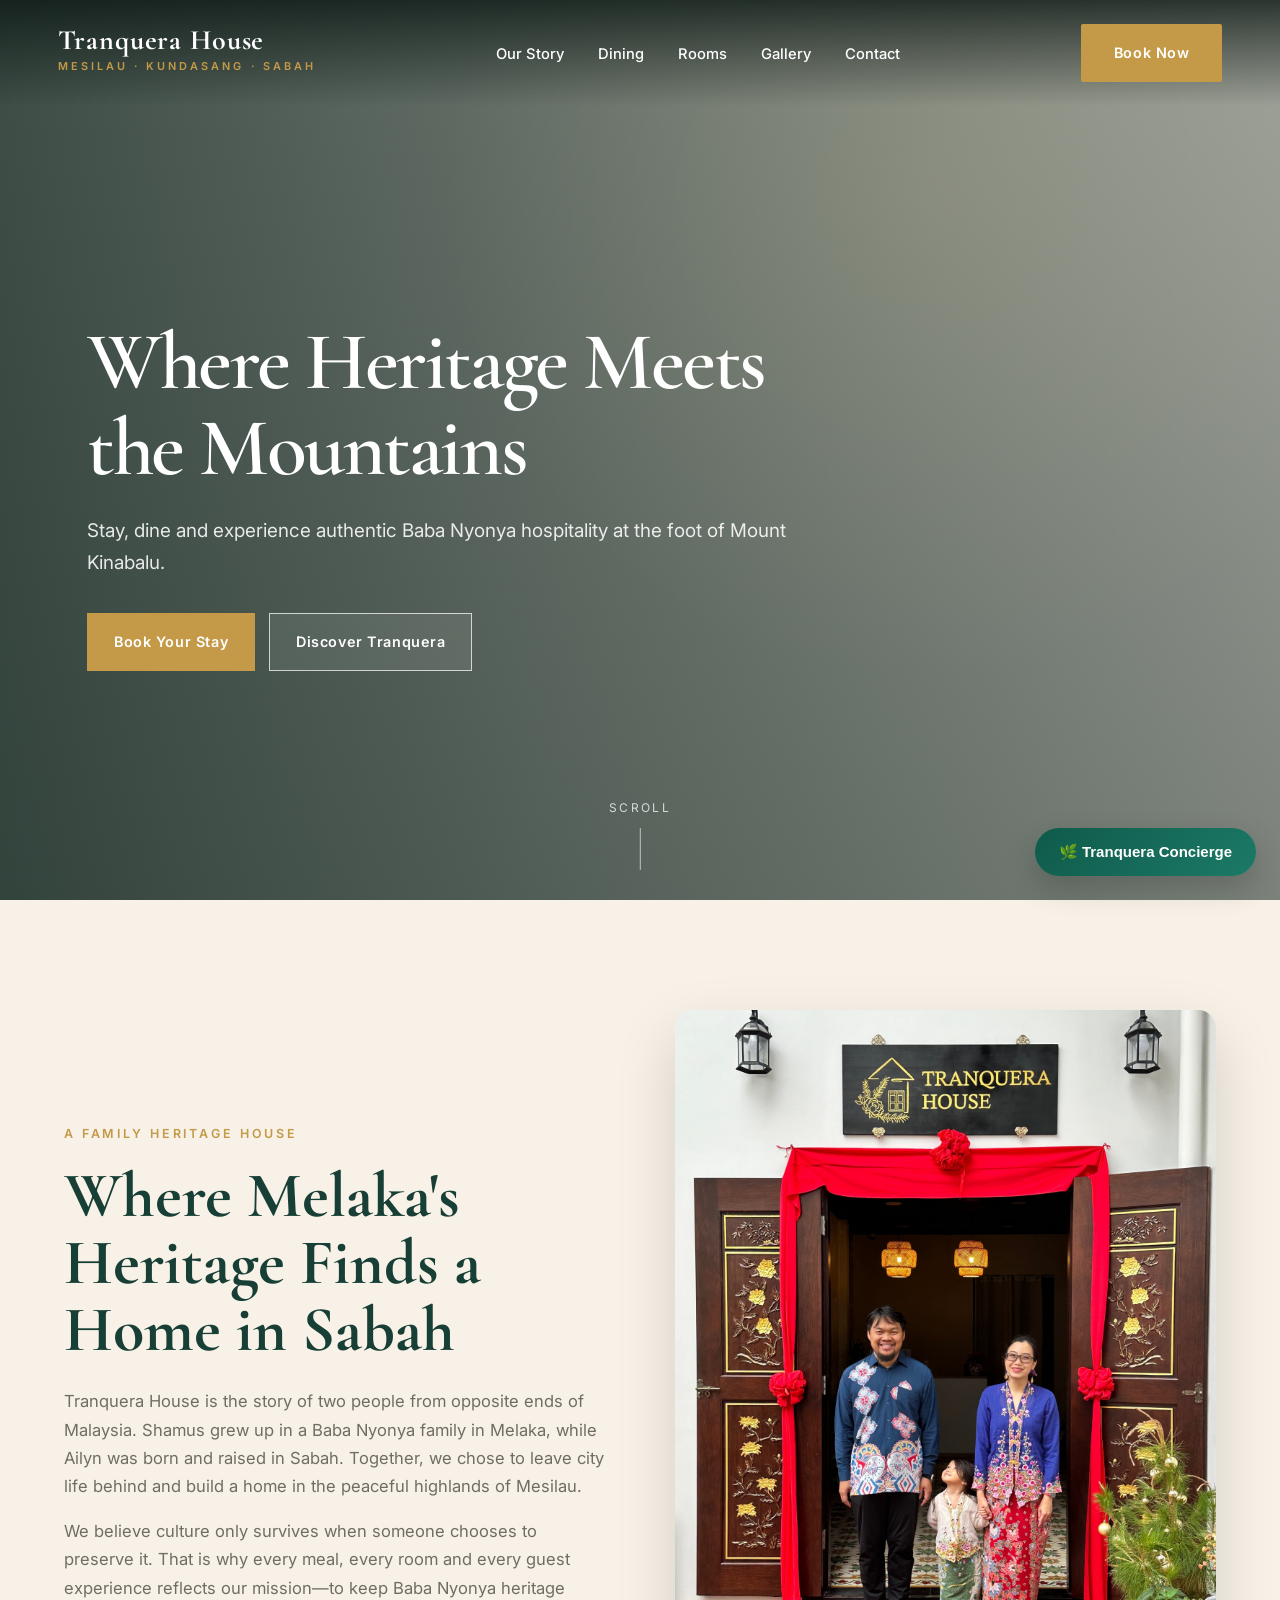
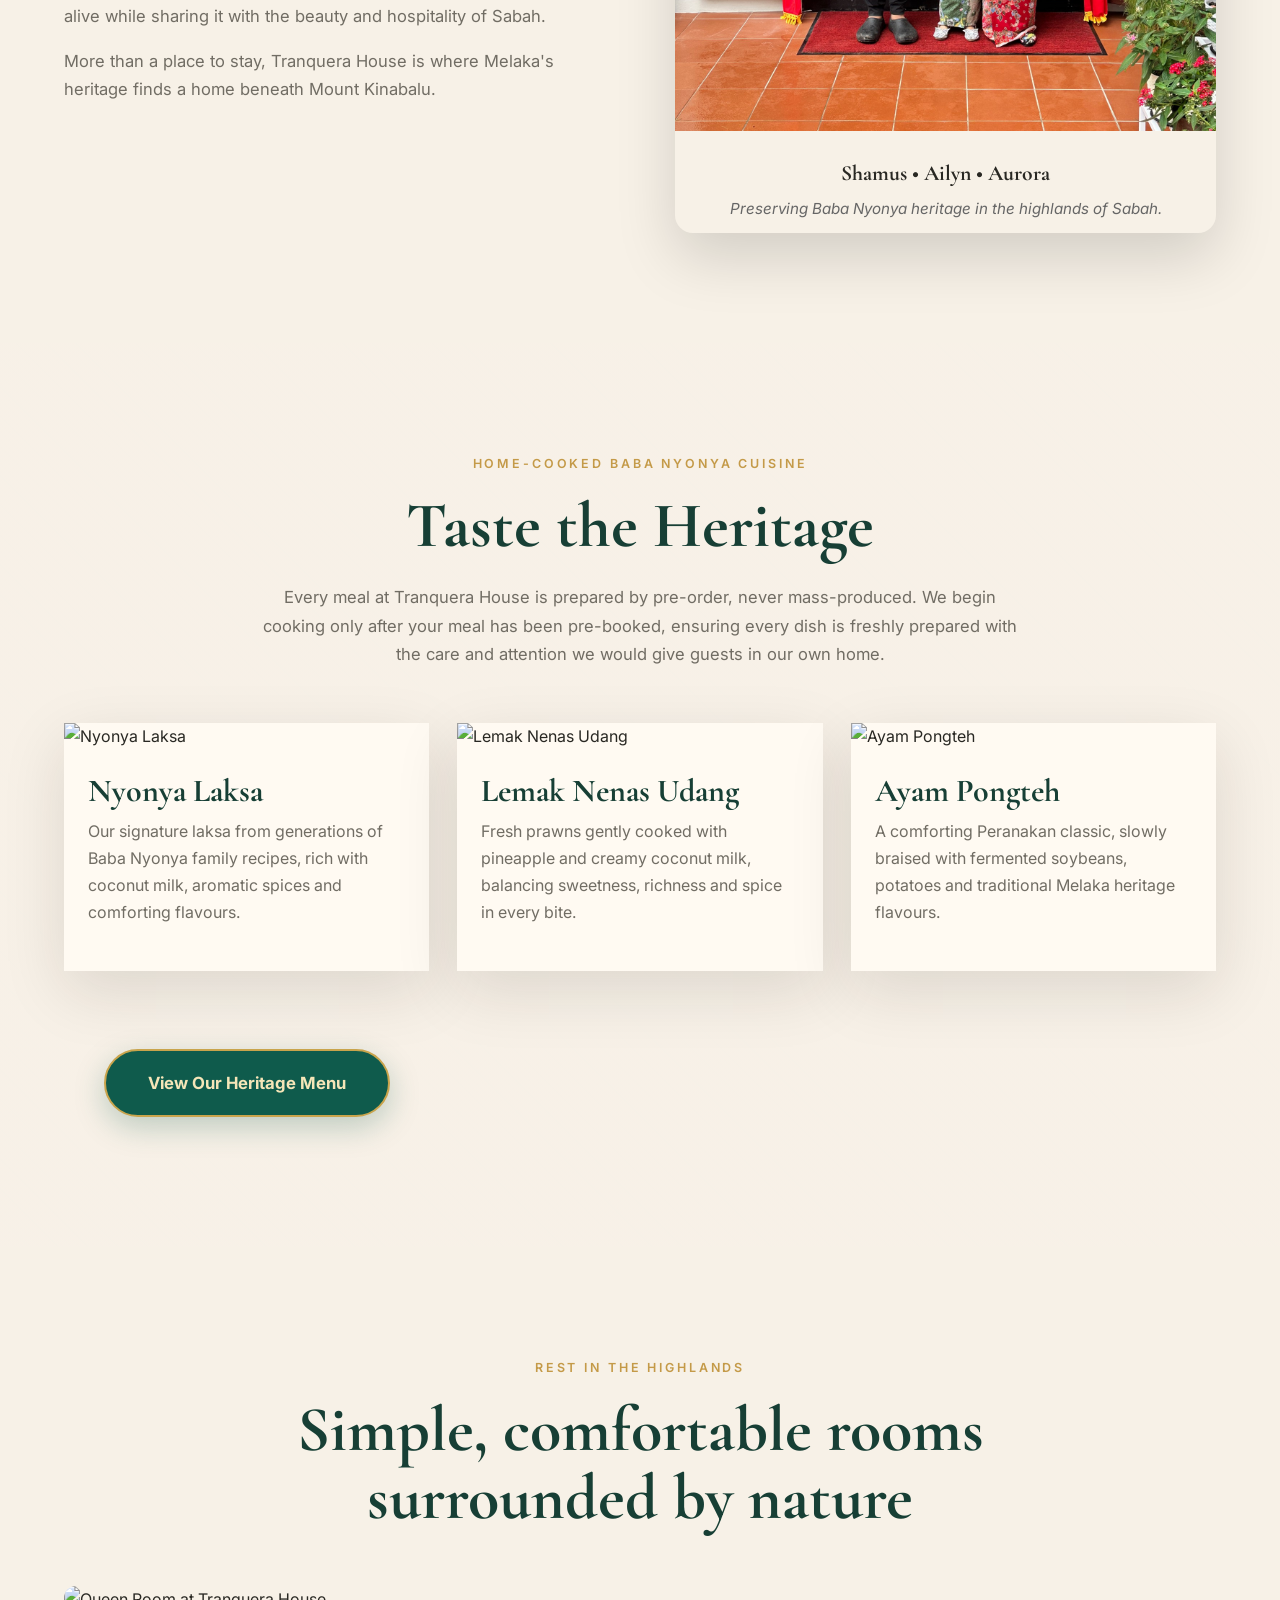
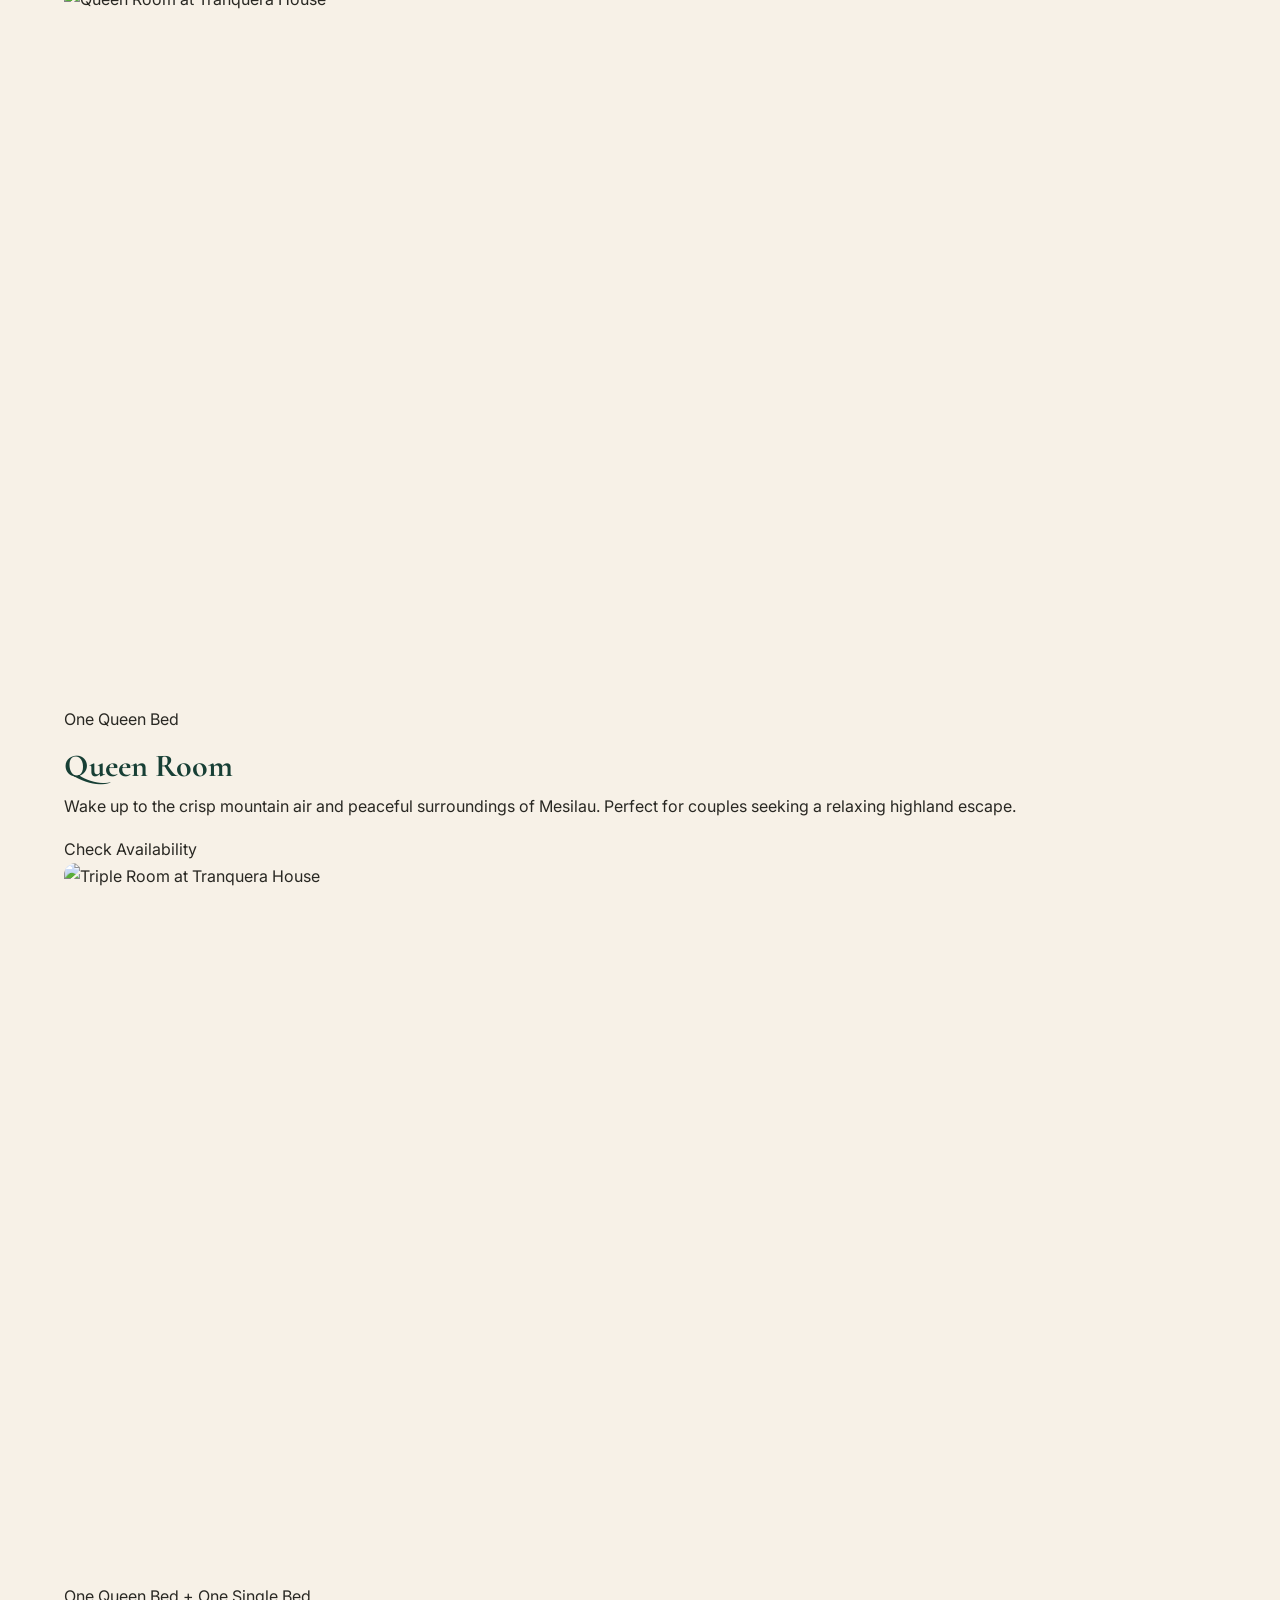
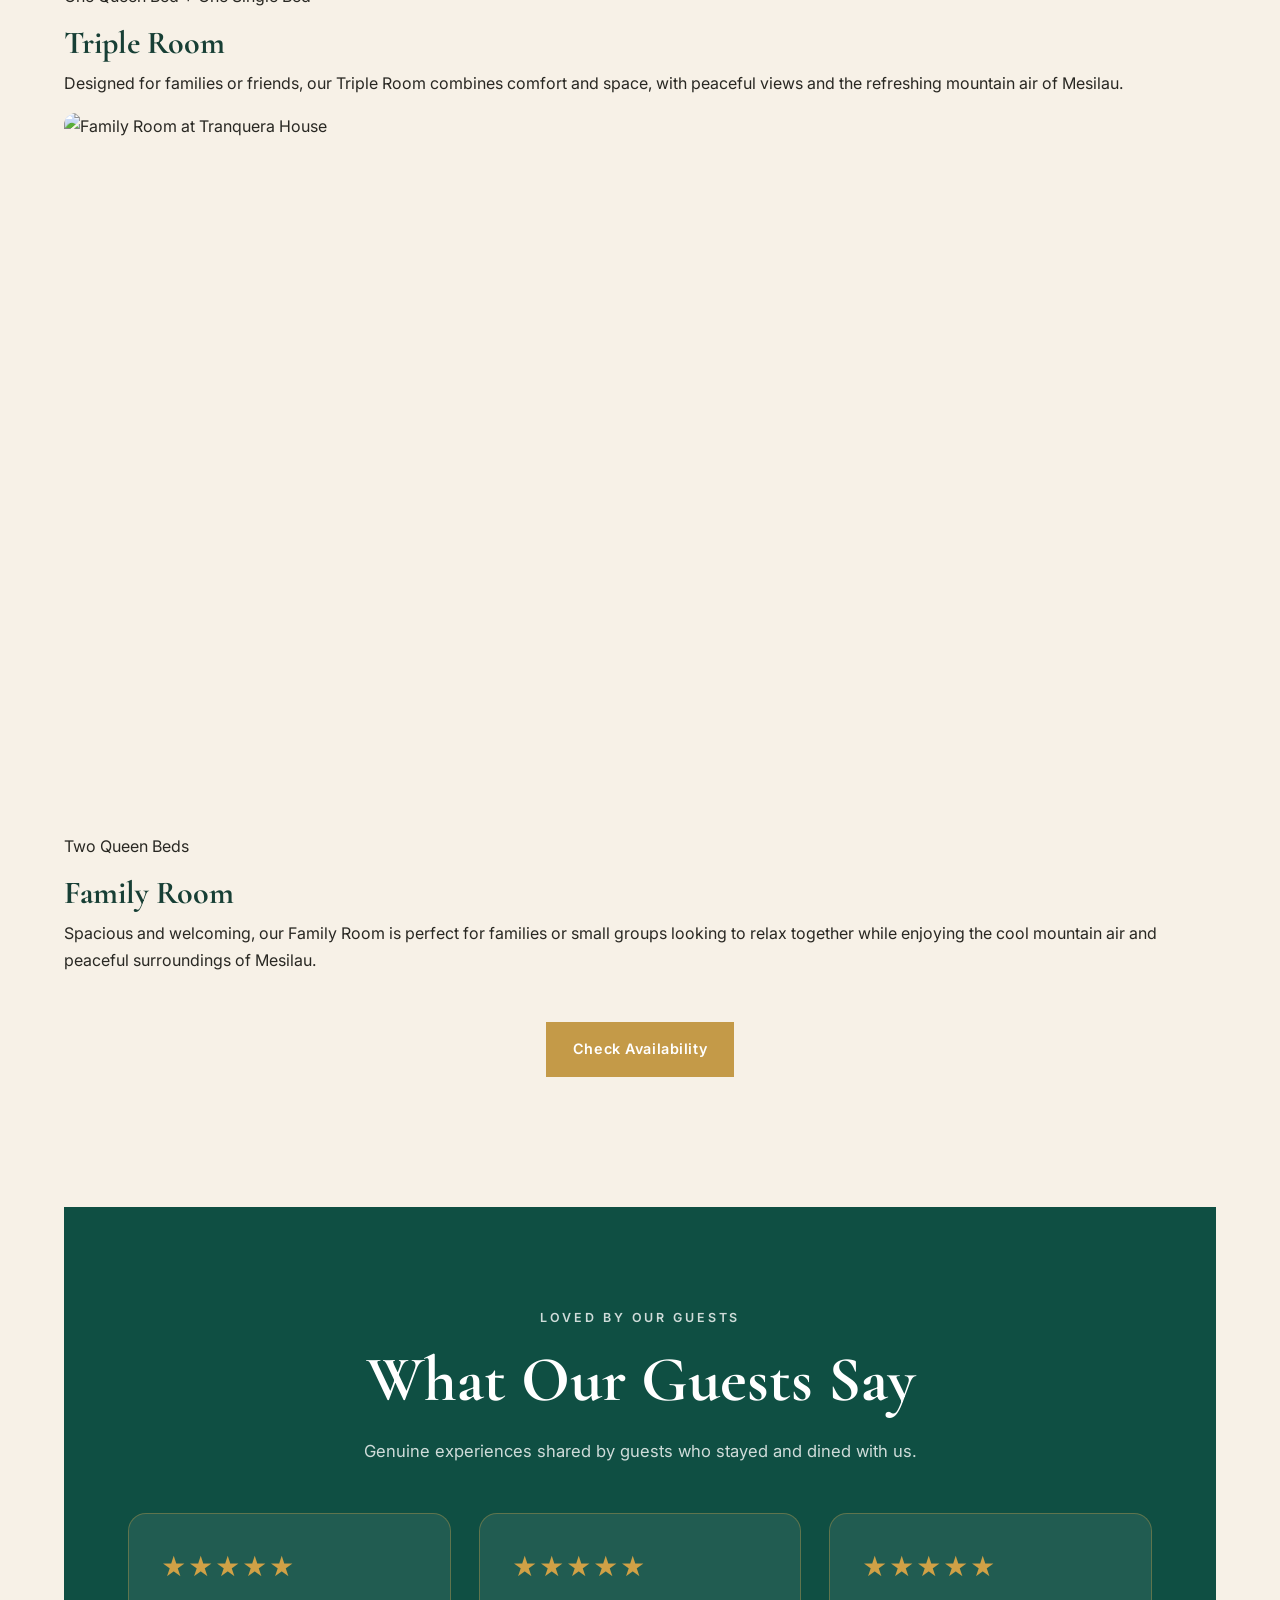
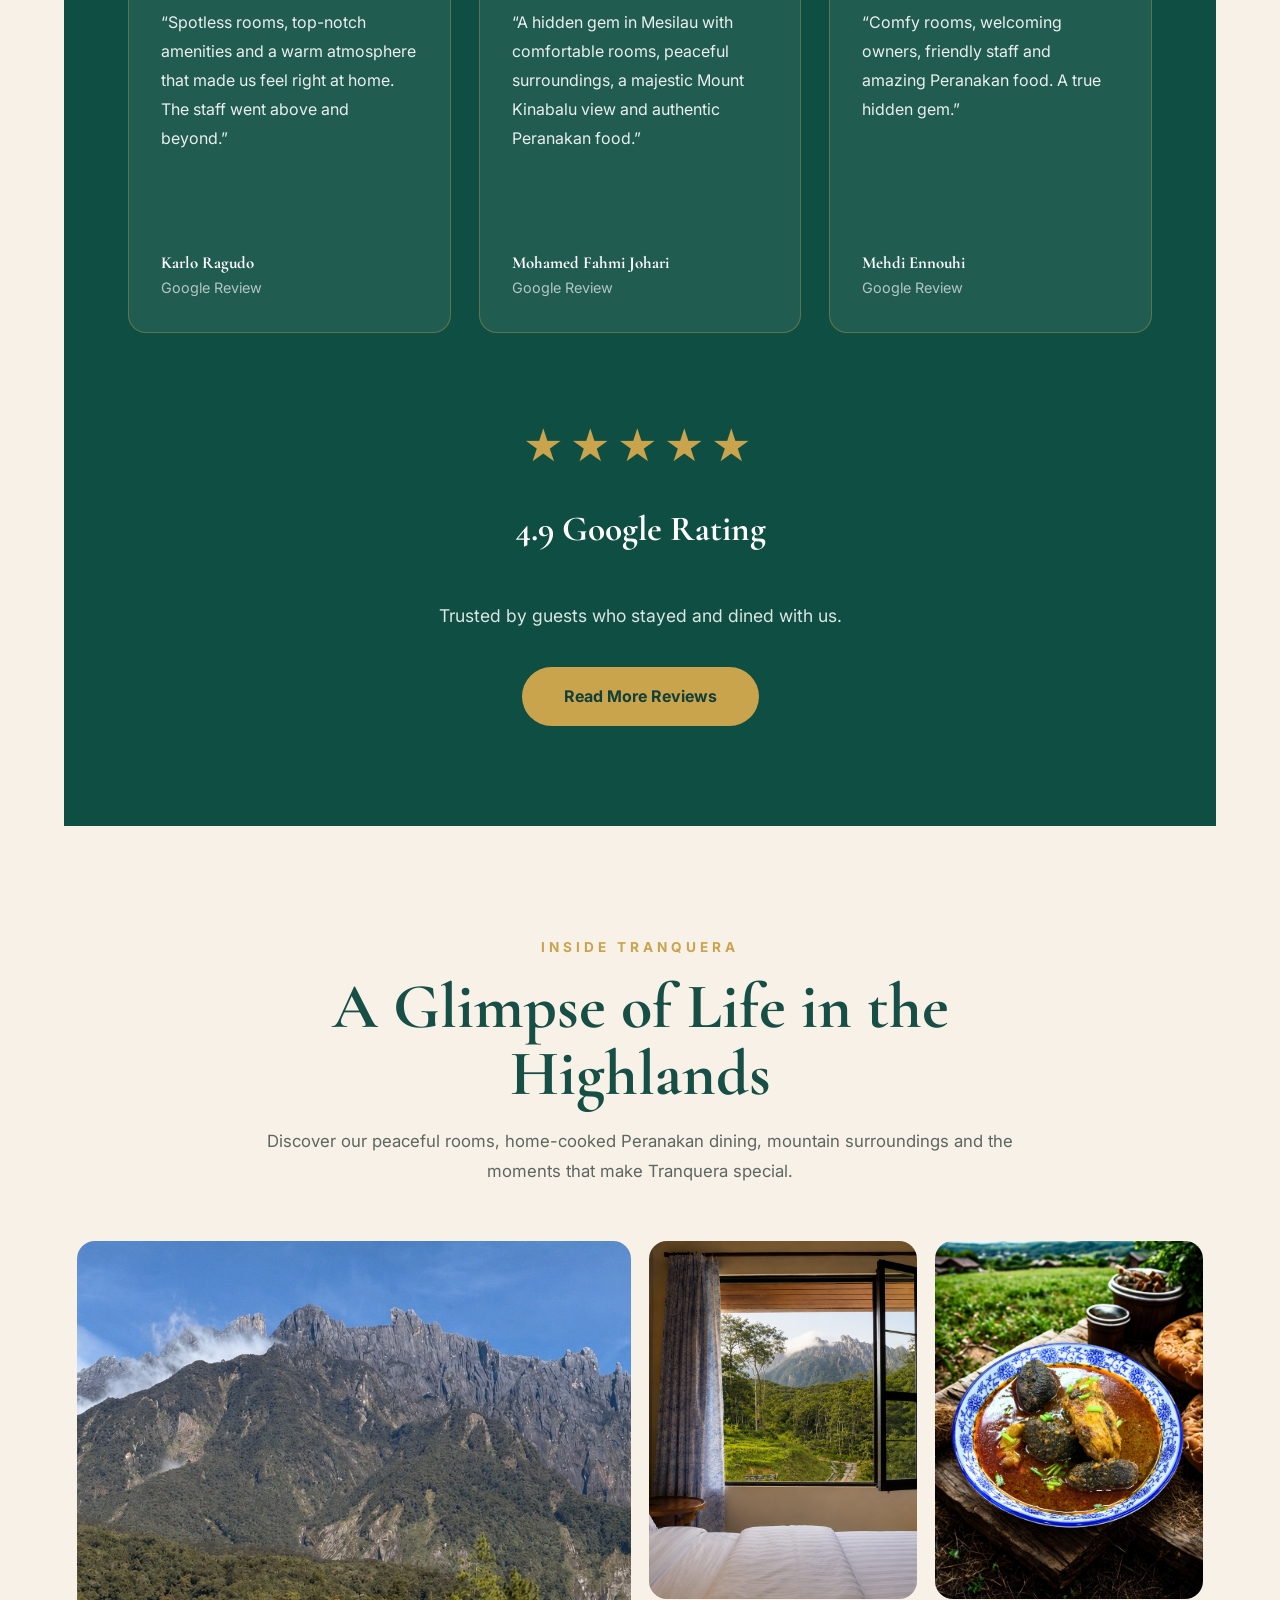
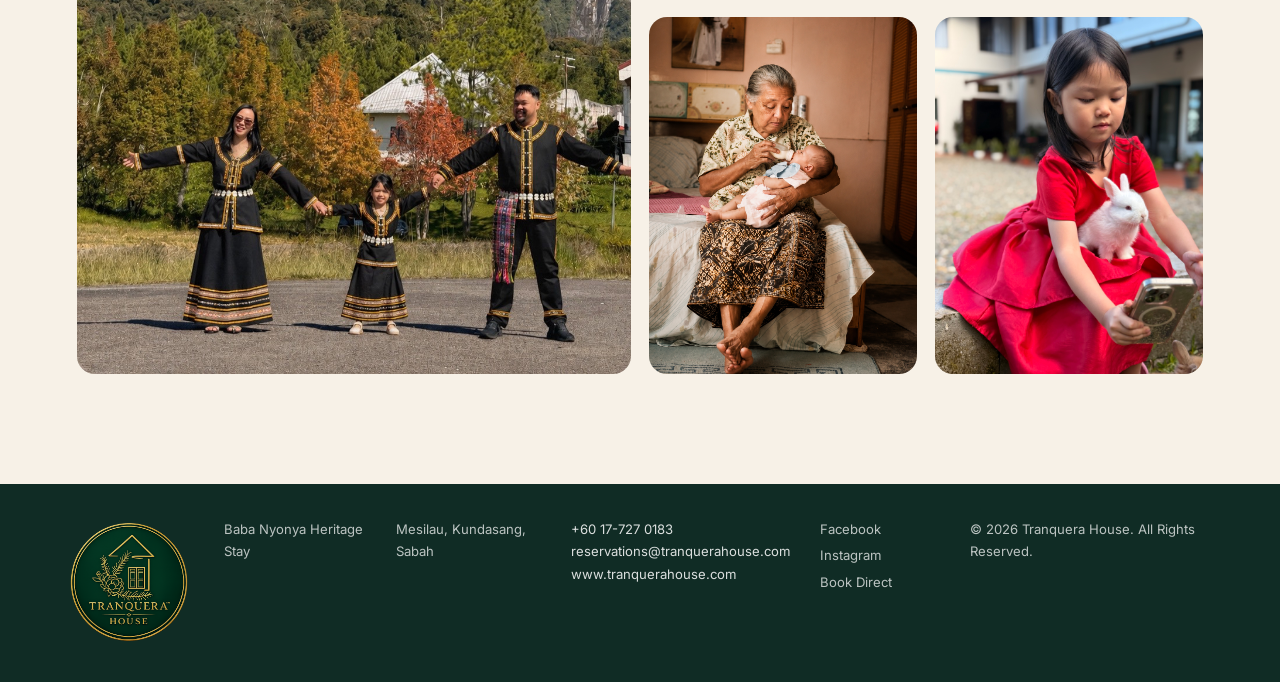
==== index.html @ 65c46815 "Update Twitter social preview image" ====
<!DOCTYPE html>
<html lang="en">
<head>
  <meta charset="UTF-8">
  <meta name="viewport" content="width=device-width, initial-scale=1.0">

  <title>Tranquera House | Baba Nyonya Heritage Stay in Kundasang</title>

  <link rel="icon" type="image/png" href="images/favicon.png">
  <link rel="icon" type="image/png" sizes="96x96" href="images/favicon.png">
<link rel="apple-touch-icon" href="images/favicon.png">

  <meta
    name="description"
    content="Experience authentic Baba Nyonya hospitality, comfortable rooms and home-cooked Peranakan cuisine in Mesilau, Kundasang."
  >

  <link rel="stylesheet" href="style.css?v=2">
  <!-- Primary SEO -->
<link rel="canonical" href="https://tranquerahouse.com/">

<meta
  name="robots"
  content="index, follow, max-image-preview:large"
>

<meta
  name="author"
  content="Tranquera House"
>

<meta
  name="theme-color"
  content="#0f4d3c"
>

<!-- Facebook and WhatsApp Preview -->
<meta
  property="og:type"
  content="website"
>

<meta
  property="og:site_name"
  content="Tranquera House"
>

<meta
  property="og:title"
  content="Tranquera House | Baba Nyonya Heritage Stay in Kundasang"
>

<meta
  property="og:description"
  content="Experience authentic Baba Nyonya hospitality, comfortable rooms and home-cooked Peranakan cuisine in Mesilau, Kundasang."
>

<meta
  property="og:url"
  content="https://tranquerahouse.com/"
>

<meta
  property="og:locale"
  content="en_MY"
>

<meta
  property="og:image"
  content="https://tranquerahouse.com/images/tranquera-social-preview.jpg"
>

<meta
  property="og:image:alt"
  content="Tranquera House Baba Nyonya heritage stay in Mesilau, Kundasang"
>

<!-- X / Twitter Preview -->
<meta
  name="twitter:card"
  content="summary_large_image"
>

<meta
  name="twitter:title"
  content="Tranquera House | Baba Nyonya Heritage Stay in Kundasang"
>

<meta
  name="twitter:description"
  content="Experience authentic Baba Nyonya hospitality, comfortable rooms and home-cooked Peranakan cuisine in Mesilau, Kundasang."
>

<meta
  name="twitter:image"
  content="https://tranquerahouse.com/images/tranquera-social-preview.jpg"
>

<!-- Tranquera House Structured Data -->
<script type="application/ld+json">
{
  "@context": "https://schema.org",
  "@type": "BedAndBreakfast",
  "@id": "https://tranquerahouse.com/#business",
  "name": "Tranquera House",
  "alternateName": "Tranquera House Kundasang",
  "url": "https://tranquerahouse.com/",
  "description": "Tranquera House is a Baba Nyonya heritage stay offering comfortable accommodation and home-cooked Peranakan cuisine in Mesilau, Kundasang, Sabah.",
  "telephone": "+60177270183",
  "email": "reservations@tranquerahouse.com",
  "logo": {
    "@type": "ImageObject",
    "url": "https://tranquerahouse.com/images/favicon.png"
  },
  "image": [
    "https://tranquerahouse.com/images/family.jpg"
  ],
  "priceRange": "RM269-RM459",
  "currenciesAccepted": "MYR",
  "address": {
    "@type": "PostalAddress",
    "streetAddress": "C93, Jalan Access Mesilau Nature Centre",
    "addressLocality": "Mesilau, Kundasang",
    "addressRegion": "Sabah",
    "postalCode": "89308",
    "addressCountry": "MY"
  },
  "checkinTime": "15:00",
  "checkoutTime": "11:00",
  "numberOfRooms": 13,
  "amenityFeature": [
    {
      "@type": "LocationFeatureSpecification",
      "name": "Free Wi-Fi",
      "value": true
    },
    {
      "@type": "LocationFeatureSpecification",
      "name": "Free parking",
      "value": true
    },
    {
      "@type": "LocationFeatureSpecification",
      "name": "On-site dining",
      "value": true
    },
    {
      "@type": "LocationFeatureSpecification",
      "name": "Family rooms",
      "value": true
    }
  ],
  "sameAs": [
    "https://www.facebook.com/tranquerahouse/",
    "https://www.instagram.com/tranquerahouse/"
  ],
  "potentialAction": {
    "@type": "ReserveAction",
    "name": "Book a stay at Tranquera House",
    "target": {
      "@type": "EntryPoint",
      "urlTemplate": "https://book.tranquerahouse.com/",
      "actionPlatform": [
        "https://schema.org/DesktopWebPlatform",
        "https://schema.org/MobileWebPlatform"
      ]
    }
  }
}
</script>
<script type="application/ld+json">
{
  "@context":"https://schema.org",
  "@type":"Restaurant",
  "@id":"https://tranquerahouse.com/#restaurant",
  "name":"Tranquera House Restaurant",
  "url":"https://tranquerahouse.com/",
  "telephone":"+60177270183",
  "servesCuisine":[
    "Baba Nyonya",
    "Peranakan",
    "Malaysian"
  ],
  "priceRange":"RM18-RM58",
  "acceptsReservations":true,
  "address":{
    "@type":"PostalAddress",
    "streetAddress":"C93, Jalan Access Mesilau Nature Centre",
    "addressLocality":"Mesilau, Kundasang",
    "addressRegion":"Sabah",
    "postalCode":"89308",
    "addressCountry":"MY"
  }
}
</script>
<script type="application/ld+json">
{
 "@context":"https://schema.org",
 "@type":"BreadcrumbList",
 "itemListElement":[
   {
     "@type":"ListItem",
     "position":1,
     "name":"Home",
     "item":"https://tranquerahouse.com/"
   }
 ]
}
</script>
<script type="application/ld+json">
{
 "@context":"https://schema.org",
 "@type":"FAQPage",
 "mainEntity":[
   {
     "@type":"Question",
     "name":"What time is check-in?",
     "acceptedAnswer":{
       "@type":"Answer",
       "text":"Check-in starts at 3:00 PM."
     }
   },
   {
     "@type":"Question",
     "name":"What time is check-out?",
     "acceptedAnswer":{
       "@type":"Answer",
       "text":"Check-out is before 11:00 AM."
     }
   },
   {
     "@type":"Question",
     "name":"Do I need to pre-book dinner?",
     "acceptedAnswer":{
       "@type":"Answer",
       "text":"Yes. All meals are freshly prepared only after an order is placed, so advance pre-booking is required."
     }
   },
   {
     "@type":"Question",
     "name":"Where is Tranquera House located?",
     "acceptedAnswer":{
       "@type":"Answer",
       "text":"Tranquera House is located in Mesilau, Kundasang, Sabah, at the foot of Mount Kinabalu."
     }
   }
 ]
}
</script>
</head>

<body>

  <header class="site-header">
    <a class="brand" href="#home">Tranquera House</a>
</a>

    <nav class="desktop-nav" aria-label="Main navigation">
      <a href="#story">Our Story</a>
      <a href="#dining">Dining</a>
      <a href="#rooms">Rooms</a>
      <a href="#gallery">Gallery</a>
      <a href="#contact">Contact</a>
    </nav>

    <a
      class="header-book-button"
      href="https://book.tranquerahouse.com"
      target="_blank"
      rel="noopener"
    >
      Book Now
    </a>
  </header>

  <main>

    <section class="hero" id="home">
      <div class="hero-overlay"></div>

      <div class="hero-content">
        

        <h1>Where Heritage Meets the Mountains</h1>

        <p class="hero-description">
          Stay, dine and experience authentic Baba Nyonya hospitality
          at the foot of Mount Kinabalu.
        </p>

        <div class="hero-actions">
          <a
            class="primary-button"
            href="https://book.tranquerahouse.com"
            target="_blank"
            rel="noopener"
          >
            Book Your Stay
          </a>

          <a class="secondary-button" href="#story">
            Discover Tranquera
          </a>
        </div>
      </div>

      <a class="scroll-indicator" href="#story" aria-label="Scroll to our story">
        Scroll
      </a>
    </section>

    <section class="story-section section" id="story">
      <div class="section-copy">
        <p class="eyebrow">A Family Heritage House</p>

        <h2>Where Melaka's Heritage Finds a Home in Sabah</h2>

        <p>
Tranquera House is the story of two people from opposite ends of Malaysia. Shamus grew up in a Baba Nyonya family in Melaka, while Ailyn was born and raised in Sabah. Together, we chose to leave city life behind and build a home in the peaceful highlands of Mesilau.
</p>

<p>
We believe culture only survives when someone chooses to preserve it. That is why every meal, every room and every guest experience reflects our mission—to keep Baba Nyonya heritage alive while sharing it with the beauty and hospitality of Sabah.
</p>

<p>
More than a place to stay, Tranquera House is where Melaka's heritage finds a home beneath Mount Kinabalu.
</p>
      </div>

      <div class="story-photo">
    <img src="images/family.jpg" alt="The family behind Tranquera House">

    <div class="story-caption">
        <strong>Shamus • Ailyn • Aurora</strong>
        <span>Preserving Baba Nyonya heritage in the highlands of Sabah.</span>
    </div>
</div>

</section>

<section class="dining-section section" id="dining">

    <div class="section-heading">

        <p class="eyebrow">
            Home-Cooked Baba Nyonya Cuisine
        </p>

        <h2>
            Taste the Heritage
        </h2>

        <p>
          Every meal at Tranquera House is prepared by pre-order, never mass-produced. 
          We begin cooking only after your meal has been pre-booked, ensuring every dish is freshly prepared with the care and attention we would give guests in our own home.
        </p>

    </div>

    <div class="feature-grid">

    <article class="feature-card">
        <img src="images/laksa.jpg" alt="Nyonya Laksa">

        <div class="feature-card-content">
            <h3>Nyonya Laksa</h3>

            <p>
                Our signature laksa from generations of Baba Nyonya family recipes,
                rich with coconut milk, aromatic spices and comforting flavours.
            </p>
        </div>
    </article>

    <article class="feature-card">
        <img src="images/pineapple-prawn.jpg" alt="Lemak Nenas Udang">

        <div class="feature-card-content">
            <h3>Lemak Nenas Udang</h3>

            <p>
                Fresh prawns gently cooked with pineapple and creamy coconut milk,
                balancing sweetness, richness and spice in every bite.
            </p>
        </div>
    </article>

    <article class="feature-card">
        <img src="images/pongteh.jpg" alt="Ayam Pongteh">

        <div class="feature-card-content">
            <h3>Ayam Pongteh</h3>

            <p>
                A comforting Peranakan classic, slowly braised with fermented soybeans,
                potatoes and traditional Melaka heritage flavours.
            </p>
        </div>
    </article>

<div class="menu-button-wrap">
    <a
        class="menu-button"
        href="https://canva.link/yemt1vop1u9ubsh"
        target="_blank"
        rel="noopener"
    >
        View Our Heritage Menu
    </a>
</div>
</section>
    <section class="rooms-section section" id="rooms">
      <div class="section-heading">
        <p class="eyebrow">Rest in the Highlands</p>
        <h2>Simple, comfortable rooms surrounded by nature</h2>
      </div>

      <article class="room-card">
    <img src="images/queen-room.jpg" alt="Queen Room at Tranquera House">

    <div class="room-content">
        <p class="room-type">One Queen Bed</p>
        <h3>Queen Room</h3>

        <p>
            Wake up to the crisp mountain air and peaceful surroundings of Mesilau. Perfect for couples seeking a relaxing highland escape.
        </p>

        <a
            class="room-button"
            href="https://hotels.cloudbeds.com/reservation/P6Lh2k"
            target="_blank"
            rel="noopener"
        >
            Check Availability
        </a>
    </div>
</article>

        <article class="room-card">
    <img src="images/triple-room.jpg" alt="Triple Room at Tranquera House">

    <div class="room-content">
        <p class="room-type">One Queen Bed + One Single Bed</p>

        <h3>Triple Room</h3>

        <p>
            Designed for families or friends, our Triple Room combines comfort and space, with peaceful views and the refreshing mountain air of Mesilau.
        </p>

    
    </div>
</article>

        <article class="room-card">
    <img src="images/family-room.jpg" alt="Family Room at Tranquera House">

    <div class="room-content">
        <p class="room-type">Two Queen Beds</p>

        <h3>Family Room</h3>

        <p>
            Spacious and welcoming, our Family Room is perfect for families or small groups looking to relax together while enjoying the cool mountain air and peaceful surroundings of Mesilau.
        </p>

    </div>
</article>

      <div class="centred-action">
        <a
          class="primary-button"
          href="https://book.tranquerahouse.com"
          target="_blank"
          rel="noopener"
        >
          Check Availability
        </a>
      </div>
    </section>

    <section class="reviews-section section" id="reviews">
    <div class="section-heading">
        <p class="eyebrow">Loved by Our Guests</p>
        <h2>What Our Guests Say</h2>
        <p>
            Genuine experiences shared by guests who stayed and dined with us.
        </p>
    </div>

    <div class="reviews-grid">
        <article class="review-card">
            <div class="review-stars">★★★★★</div>
            <p>
                “Spotless rooms, top-notch amenities and a warm atmosphere that
                made us feel right at home. The staff went above and beyond.”
            </p>
            <h3>Karlo Ragudo</h3>
            <span>Google Review</span>
        </article>

        <article class="review-card">
            <div class="review-stars">★★★★★</div>
            <p>
                “A hidden gem in Mesilau with comfortable rooms, peaceful
                surroundings, a majestic Mount Kinabalu view and authentic
                Peranakan food.”
            </p>
            <h3>Mohamed Fahmi Johari</h3>
            <span>Google Review</span>
        </article>

        <article class="review-card">
            <div class="review-stars">★★★★★</div>
            <p>
                “Comfy rooms, welcoming owners, friendly staff and amazing
                Peranakan food. A true hidden gem.”
            </p>
            <h3>Mehdi Ennouhi</h3>
            <span>Google Review</span>
        </article>
    </div>
    <div class="reviews-trust">
    <div class="reviews-rating">★★★★★</div>

    <p>
        <strong>4.9 Google Rating</strong><br>
        Trusted by guests who stayed and dined with us.
    </p>

    <a
        class="reviews-button"
        href="https://g.page/r/CdNMrsO1O2h3EBM/review"
        target="_blank"
        rel="noopener"
    >
        Read More Reviews
    </a>
</div>
</section>

    <section class="gallery-section section" id="gallery">
    <div class="section-heading">
        <span>Inside Tranquera</span>
        <h2>A Glimpse of Life in the Highlands</h2>
        <p>
            Discover our peaceful rooms, home-cooked Peranakan dining,
            mountain surroundings and the moments that make Tranquera special.
        </p>
    </div>

    <div class="gallery-grid">
        <figure class="gallery-item gallery-featured">
            <img src="images/moutain-family.jpg" alt="Where Family, Culture & Nature Meet">
        </figure>

        <figure class="gallery-item">
            <img src="images/moutain-room.jpg" alt="Mountain view room at Tranquera House">
        </figure>

        <figure class="gallery-item">
            <img src="images/keluak.jpg" alt="A Taste of Peranakan Heritage">
        </figure>

        <figure class="gallery-item">
            <img src="images/grandma-shamus.jpg
            " alt="A Legacy We Proudly Continue">
        </figure>

        <figure class="gallery-item">
            <img src="images/rabbit.jpg" alt="Little Moments of Joy">
        </figure>
    </div>
</section>

  </main>

  <footer class="site-footer">

    <div class="footer-logo">
    <img src="images/footer.jpg" alt="Tranquera House Logo">
</div>

    <p>Baba Nyonya Heritage Stay</p>

    <p>Mesilau, Kundasang, Sabah</p>

    <div class="footer-contact">

<p>
    <a href="tel:+60177270183">
        +60 17-727 0183
    </a>
</p>

 <p>
    <a href="mailto:reservations@tranquerahouse.com">
        reservations@tranquerahouse.com
    </a>
</p>

   <p>
    <a href="https://www.tranquerahouse.com" target="_blank" rel="noopener">
        www.tranquerahouse.com
    </a>
</p>

    </div>

<div class="footer-links">
    <a href="https://www.facebook.com/tranquerahouse" target="_blank" rel="noopener">
        Facebook
    </a>

    <a href="https://www.instagram.com/tranquerahouse" target="_blank" rel="noopener">
        Instagram
    </a>

    <a href="https://book.tranquerahouse.com" target="_blank" rel="noopener">
        Book Direct
    </a>
</div>

    </div>

    <p class="copyright">
        © 2026 Tranquera House. All Rights Reserved.
    </p>




<div class="chat-launcher">
    <button class="chat-toggle">
    🌿 Tranquera Concierge
</button>

<div class="chat-menu">

    <h3>🌿 Tranquera Concierge</h3>

    <p>
        Everything you need for a comfortable stay.
    </p>

    <!-- Restaurant -->

    <button class="menu-item" data-target="restaurant">
        <span>🍽 Restaurant Reservation</span>
        <span class="arrow">▶</span>
    </button>

    <div class="menu-content" id="restaurant">

        <div class="info-row">
    <span>Dining</span>
    <strong>Pre-order & Reservation Required</strong>
</div>

<div class="info-row">
    <span>Last Reservation</span>
    <strong>7:00 PM</strong>
</div>

        <a
            class="book-btn"
            href="https://wa.me/60177270183?text=Hi%20Tranquera%20House!%20I%20would%20like%20to%20reserve%20a%20table."
            target="_blank"
            rel="noopener">
            Reserve a Table
        </a>

    </div>

    <!-- Transport -->

    <button class="menu-item" data-target="transport">
        <span>🚐 Transport Services</span>
        <span class="arrow">▶</span>
    </button>

    <div class="menu-content" id="transport">

        <div class="info-row">
            <span>Airport Pickup</span>
            <strong>Available</strong>
        </div>

        <div class="info-row">
            <span>Kundasang Taxi</span>
            <strong>On Request</strong>
        </div>

        <a
            class="book-btn"
            href="https://wa.me/60177270183?text=Hi%20Tranquera%20House!%20I%20need%20transport."
            target="_blank"
            rel="noopener">
            Arrange Transport
        </a>

    </div>

    <!-- Attractions -->

    <button class="menu-item" data-target="attractions">
        <span>🥾 Nearby Attractions</span>
        <span class="arrow">▶</span>
    </button>

    <div class="menu-content" id="attractions">

        <div class="info-row">
            <span>Mount Kinabalu Park</span>
            <strong>15 mins</strong>
        </div>

        <div class="info-row">
            <span>Desa Dairy Farm</span>
            <strong>20 mins</strong>
        </div>

        <div class="info-row">
            <span>Sosodikon Hill</span>
            <strong>8 mins</strong>
        </div>

        <div class="info-row">
            <span>ATV Adventure</span>
            <strong>10 mins</strong>
        </div>

        <a
            class="book-btn"
            href="https://wa.me/60177270183?text=Hi%20Tranquera%20House!%20Can%20you%20recommend%20nearby%20attractions?"
            target="_blank"
            rel="noopener">
            Ask for Recommendations
        </a>

    </div>

    <button class="menu-item" data-target="meragang">
    <span>🥾 Meragang Hill Hike</span>
    <span class="arrow">▶</span>
</button>
<div class="menu-content" id="meragang">

    <div class="info-row">
        <span>Difficulty</span>
        <strong>Moderate</strong>
    </div>

    <div class="info-row">
        <span>Permit</span>
        <strong>We Handle the Paperwork</strong>
    </div>

    <div class="info-row">
        <span>Local Guide</span>
        <strong>Trusted Local Partner</strong>
    </div>

    <div class="info-row">
        <span>Meeting Point</span>
        <strong>Tranquera House</strong>
    </div>

    <a
        class="book-btn"
        href="https://wa.me/60177270183?text=Hi%20Tranquera%20House!%20I%20would%20like%20to%20book%20the%20Meragang%20Hill%20Hike."
        target="_blank"
        rel="noopener">
        Book Meragang Hike
    </a>

</div>

    <!-- FAQ -->

    <button class="menu-item" data-target="faq">
        <span>❓ Frequently Asked Questions</span>
        <span class="arrow">▶</span>
    </button>

    <div class="menu-content" id="faq">

        <div class="info-row">
            <span>🕒 Check-in</span>
            <strong>3:00 PM</strong>
        </div>

        <div class="info-row">
            <span>🕚 Check-out</span>
            <strong>11:00 AM</strong>
        </div>

        <div class="info-row">
            <span>🍳 Breakfast</span>
            <strong>Included</strong>
        </div>

        <div class="info-row">
            <span>📶 Wi-Fi</span>
            <strong>Starlink</strong>
        </div>

        <div class="info-row">
            <span>🚗 Parking</span>
            <strong>Free</strong>
        </div>

        <div class="info-row">
            <span>🛏 Extra Bed</span>
            <strong>RM50</strong>
        </div>

        <div class="info-row">
            <span>👶 Children</span>
            <strong>Welcome</strong>
        </div>

        <div class="info-row">
            <span>🚭 Smoking</span>
            <strong>No</strong>
        </div>

        <div class="info-row">
            <span>🐶 Pets</span>
            <strong>No</strong>
        </div>

    </div>

    <a
        class="book-btn main-book"
        href="https://book.tranquerahouse.com"
        target="_blank"
        rel="noopener">
        📅 Book Your Stay
    </a>

    <a
        class="whatsapp-direct"
        href="https://wa.me/60177270183"
        target="_blank"
        rel="noopener">
        💬 Chat with WhatsApp
    </a>

</div>

<script src="script.js"></script>
</body>
</html>
---- style.css ----
@import url("https://fonts.googleapis.com/css2?family=Cormorant+Garamond:wght@500;600;700&family=Inter:wght@400;500;600&display=swap");

:root {
  --ivory: #f7f1e7;
  --cream: #fffaf2;
  --emerald: #173f35;
  --emerald-light: #245b4d;
  --nyonya-red: #8b1f3d;
  --gold: #c49a48;
  --blue: #315c92;
  --charcoal: #292823;
  --muted: #716d64;
  --white: #ffffff;
  --shadow: 0 20px 60px rgba(31, 25, 20, 0.12);
  --max-width: 1200px;
}

* {
  box-sizing: border-box;
}

html {
  scroll-behavior: smooth;
}

body {
  margin: 0;
  font-family: "Inter", sans-serif;
  background: var(--ivory);
  color: var(--charcoal);
  line-height: 1.7;
}

img {
  display: block;
  width: 100%;
}

a {
  color: inherit;
  text-decoration: none;
}

button,
a {
  -webkit-tap-highlight-color: transparent;
}

h1,
h2,
h3 {
  margin-top: 0;
  font-family: "Cormorant Garamond", serif;
  line-height: 1.05;
}

h1 {
  max-width: 850px;
  margin-bottom: 24px;
  font-size: clamp(3.2rem, 8vw, 7rem);
  font-weight: 600;
  letter-spacing: -0.03em;
}

h2 {
  margin-bottom: 24px;
  font-size: clamp(2.5rem, 5vw, 4.7rem);
  color: var(--emerald);
}

h3 {
  margin-bottom: 10px;
  font-size: 2rem;
  color: var(--emerald);
}

p {
  margin-top: 0;
}

.site-header {
  position: fixed;
  z-index: 1000;
  top: 0;
  left: 0;
  display: flex;
  width: 100%;
  min-height: 84px;
  align-items: center;
  justify-content: space-between;
  gap: 30px;
  padding: 18px 5%;
  color: var(--white);
  background: linear-gradient(
    to bottom,
    rgba(10, 22, 18, 0.78),
    rgba(10, 22, 18, 0)
  );
  transition:
    background 0.3s ease,
    box-shadow 0.3s ease;
}

.site-header.scrolled {
  background: rgba(23, 63, 53, 0.96);
  box-shadow: 0 8px 30px rgba(0, 0, 0, 0.14);
  backdrop-filter: blur(14px);
}

.brand {
    font-family: "Cormorant Garamond", serif;
    font-size: 1.75rem;
    font-weight: 700;
    letter-spacing: 0.03em;}

.desktop-nav {
  display: flex;
  align-items: center;
  gap: 28px;
}

.desktop-nav a {
  position: relative;
  font-size: 0.92rem;
  font-weight: 500;
}

.desktop-nav a::after {
  position: absolute;
  right: 0;
  bottom: -8px;
  left: 0;
  height: 1px;
  background: var(--gold);
  content: "";
  transform: scaleX(0);
  transition: transform 0.25s ease;
}

.desktop-nav a:hover::after {
  transform: scaleX(1);
}

.header-book-button,
.primary-button,
.secondary-button,
.secondary-dark-button {
  display: inline-flex;
  min-height: 52px;
  align-items: center;
  justify-content: center;
  padding: 14px 26px;
  border: 1px solid transparent;
  font-size: 0.9rem;
  font-weight: 600;
  letter-spacing: 0.04em;
  transition:
    transform 0.25s ease,
    background 0.25s ease,
    color 0.25s ease,
    border-color 0.25s ease;
}

.header-book-button,
.primary-button {
  color: var(--white);
  background: var(--gold);
}

.header-book-button:hover,
.primary-button:hover {
  background: #ab8033;
  transform: translateY(-2px);
}

.secondary-button {
  border-color: rgba(255, 255, 255, 0.72);
  color: var(--white);
  background: rgba(255, 255, 255, 0.08);
}

.secondary-button:hover {
  color: var(--emerald);
  background: var(--white);
}

.secondary-dark-button {
  border-color: var(--emerald);
  color: var(--emerald);
  background: transparent;
}

.secondary-dark-button:hover {
  color: var(--white);
  background: var(--emerald);
}

.hero {
  position: relative;
  display: flex;
  min-height: 100svh;
  align-items: center;
  overflow: hidden;
  padding: 180px 7% 90px;
  color: var(--white);
  background:
    linear-gradient(
        rgba(9, 27, 22, 0.28),
        rgba(9, 27, 22, 0.45)
    ),
    url("images/hero.jpg") center / cover no-repeat;
}

.hero-overlay {
  position: absolute;
  inset: 0;
  background:
    radial-gradient(
      circle at 75% 25%,
      rgba(255, 220, 150, 0.12),
      transparent 40%
    ),
    linear-gradient(
      to right,
      rgba(8, 30, 24, 0.82),
      rgba(8, 30, 24, 0.18)
    );
}

.hero-content {
  position: relative;
  z-index: 2;
  width: min(850px, 100%);
}

.eyebrow {
  margin-bottom: 18px;
  color: var(--gold);
  font-size: 0.78rem;
  font-weight: 600;
  letter-spacing: 0.23em;
  text-transform: uppercase;
}

.hero-description {
  max-width: 650px;
  margin-bottom: 34px;
  color: rgba(255, 255, 255, 0.88);
  font-size: clamp(1rem, 2vw, 1.25rem);
}

.hero-actions,
.contact-actions {
  display: flex;
  flex-wrap: wrap;
  gap: 14px;
}

.scroll-indicator {
  position: absolute;
  z-index: 2;
  bottom: 30px;
  left: 50%;
  color: rgba(255, 255, 255, 0.76);
  font-size: 0.75rem;
  letter-spacing: 0.2em;
  text-transform: uppercase;
  transform: translateX(-50%);
}

.scroll-indicator::after {
  display: block;
  width: 1px;
  height: 42px;
  margin: 10px auto 0;
  background: rgba(255, 255, 255, 0.62);
  content: "";
}

.section {
  width: min(var(--max-width), 90%);
  margin: 0 auto;
  padding: 110px 0;
}

.story-section {
  display: grid;
  align-items: center;
  gap: 70px;
  grid-template-columns: 1fr 1fr;
}

.section-copy p:not(.eyebrow),
.section-heading p:not(.eyebrow) {
  color: var(--muted);
  font-size: 1.04rem;
}

.section-heading {
  max-width: 760px;
  margin: 0 auto 55px;
  text-align: center;
}

.feature-grid {
  display: grid;
  gap: 28px;
  grid-template-columns: repeat(3, 1fr);
}

.feature-card {
  overflow: hidden;
  background: var(--cream);
  box-shadow: var(--shadow);
}

.feature-card h3,
.feature-card p {
  padding-right: 24px;
  padding-left: 24px;
}

.feature-card h3 {
  padding-top: 24px;
}

.feature-card p {
  padding-bottom: 28px;
  color: var(--muted);
}

.image-placeholder {
  display: flex;
  min-height: 280px;
  align-items: center;
  justify-content: center;
  padding: 20px;
  color: rgba(255, 255, 255, 0.9);
  background:
    linear-gradient(rgba(23, 63, 53, 0.28), rgba(23, 63, 53, 0.52)),
    linear-gradient(135deg, var(--blue), var(--emerald));
  font-family: "Cormorant Garamond", serif;
  font-size: 1.55rem;
  text-align: center;
}
  .story-photo {
    border-radius: 18px;
    overflow: hidden;
    box-shadow: 0 24px 60px rgba(0,0,0,0.15);
}

.story-photo img {
    width: 100%;
    height: auto;
    display: block;
    object-fit: cover;}
.story-caption {
   width: 100%;
    text-align: center;
    margin-top: 24px;
    margin-bottom: 12px;}

.story-caption strong {
    display: block;
    font-family: "Cormorant Garamond", serif;
    font-size: 1.35rem;
    color: var(--forest);
    margin-bottom: 6px;
}

.story-caption span {
    display: block;
    font-size: 0.95rem;
    color: #666;
    font-style: italic;
    line-height: 1.5;
}
.dining-section {
  width: 100%;
  max-width: none;
  padding-right: 5%;
  padding-left: 5%;
  background:
    linear-gradient(rgba(247, 241, 231, 0.95), rgba(247, 241, 231, 0.95)),
    repeating-linear-gradient(
      45deg,
      transparent,
      transparent 20px,
      rgba(49, 92, 146, 0.05) 20px,
      rgba(49, 92, 146, 0.05) 21px
    );
}

.rooms-section {
  padding-bottom: 130px;
}

.centred-action {
  margin-top: 48px;
  text-align: center;
}

.gallery-section {
  width: 100%;
  max-width: none;
  padding-right: 5%;
  padding-left: 5%;
  color: var(--white);
  background: var(--emerald);
}

.gallery-section h2 {
  color: var(--white);
}

.gallery-grid {
  display: grid;
  min-height: 700px;
  gap: 18px;
  grid-template-columns: repeat(3, 1fr);
  grid-template-rows: repeat(2, 1fr);
}

.gallery-grid .image-placeholder {
  min-height: 260px;
}

.gallery-grid .tall {
  grid-row: span 2;
}

.gallery-grid .wide {
  grid-column: span 2;
}

.contact-section {
  display: flex;
  align-items: center;
  justify-content: space-between;
  gap: 50px;
}

.site-footer {
  display: flex;
  justify-content: space-between;
  gap: 30px;
  padding: 34px 5%;
  color: rgba(255, 255, 255, 0.72);
  background: #102c25;
  font-size: 0.82rem;
}

.site-footer p {
  margin: 0;
}

.floating-whatsapp {
  position: fixed;
  z-index: 1200;
  right: 22px;
  bottom: 22px;
  display: flex;
  min-width: 120px;
  height: 52px;
  align-items: center;
  justify-content: center;
  padding: 0 20px;
  border-radius: 999px;
  color: var(--white);
  background: #1f9d5b;
  box-shadow: 0 14px 34px rgba(15, 88, 48, 0.35);
  font-size: 0.84rem;
  font-weight: 600;
  transition: transform 0.25s ease;
}

.floating-whatsapp:hover {
  transform: translateY(-3px);
}

@media (max-width: 900px) {
  .site-header {
    min-height: 72px;
    padding: 14px 5%;
  }

  .desktop-nav {
    display: none;
  }

  .header-book-button {
    min-height: 44px;
    padding: 10px 16px;
  }

  .brand {
    font-size: 1.35rem;
  }

  .hero {
    min-height: 92svh;
    padding-top: 130px;
  }

  .story-section,
  .feature-grid {
    grid-template-columns: 1fr;
  }

  .story-section {
    gap: 40px;
  }

  .story-placeholder {
    min-height: 460px;
  }

  .gallery-grid {
    min-height: auto;
    grid-template-columns: 1fr 1fr;
    grid-template-rows: auto;
  }

  .gallery-grid .tall,
  .gallery-grid .wide {
    grid-column: auto;
    grid-row: auto;
  }

  .contact-section {
    align-items: flex-start;
    flex-direction: column;
  }
}

@media (max-width: 600px) {
  .section {
    width: 88%;
    padding: 78px 0;
  }

  .hero {
    padding-right: 6%;
    padding-left: 6%;
  }

  h1 {
    font-size: clamp(3rem, 16vw, 4.8rem);
  }

  h2 {
    font-size: clamp(2.3rem, 12vw, 3.5rem);
  }

  .hero-actions,
  .contact-actions {
    flex-direction: column;
  }

  .hero-actions a,
  .contact-actions a {
    width: 100%;
  }

  .gallery-grid {
    grid-template-columns: 1fr;
  }

  .site-footer {
    align-items: flex-start;
    flex-direction: column;
  }

  .floating-whatsapp {
    right: 14px;
    bottom: 14px;
    min-width: auto;
  }
}/* ===== HERO REFINEMENT ===== */

.site-header {
  min-height: 96px;
  align-items: flex-start;
  padding: 24px 4.5%;
}

.brand {
  display: flex;
  flex-direction: column;
  align-items: flex-start;
  line-height: 1;
  padding-top: 2px;
}

.brand::after {
  content: "MESILAU · KUNDASANG · SABAH";
  margin-top: 7px;
  color: var(--gold);
  font-family: "Inter", sans-serif;
  font-size: 0.68rem;
  font-weight: 600;
  letter-spacing: 0.28em;
}

.desktop-nav {
  align-self: center;
  gap: 34px;
  padding-top: 2px;
}

.header-book-button {
  align-self: center;
  min-height: 58px;
  padding: 16px 32px;
  border-radius: 2px;
}

.hero {
  padding-left: 6.8%;
  background:
    linear-gradient(
      rgba(9, 27, 22, 0.32),
      rgba(9, 27, 22, 0.48)
    ),
    url("images/hero.jpg") center / cover no-repeat;
}

.hero-overlay {
  background:
    radial-gradient(
      circle at 72% 22%,
      rgba(255, 220, 150, 0.09),
      transparent 42%
    ),
    linear-gradient(
      to right,
      rgba(8, 30, 24, 0.66),
      rgba(8, 30, 24, 0.08)
    );
}

h1 {
  max-width: 760px;
  font-size: clamp(3.6rem, 6.4vw, 6.4rem);
}

.hero-description {
  max-width: 720px;
  font-size: clamp(1rem, 1.5vw, 1.18rem);
}

.hero-actions a {
  min-height: 58px;
}

.scroll-indicator::after {
  animation: scrollLine 1.8s ease-in-out infinite;
}

@keyframes scrollLine {
  0% {
    transform: scaleY(0.25);
    transform-origin: top;
    opacity: 0.35;
  }

  50% {
    transform: scaleY(1);
    transform-origin: top;
    opacity: 1;
  }

  100% {
    transform: scaleY(0.25);
    transform-origin: bottom;
    opacity: 0.35;
  }
}

@media (max-width: 900px) {
  .site-header {
    min-height: 76px;
    align-items: center;
    padding: 13px 5%;
  }

  .brand {
    padding-top: 0;
  }

  .brand::after {
    margin-top: 5px;
    font-size: 0.52rem;
    letter-spacing: 0.19em;
  }

  .header-book-button {
    min-height: 44px;
    padding: 10px 16px;
  }

  .hero {
    padding-left: 6%;
  }
}
/* Heritage Menu Button */

.menu-button-wrap {
    text-align: center;
    margin: 50px 0 20px;
}

.menu-button {
    display: inline-block;
    padding: 18px 42px;
    background: #0F5B4C;
    color: #F5E6B8;
    text-decoration: none;
    border: 2px solid #C9A44C;
    border-radius: 999px;
    font-size: 1.05rem;
    font-weight: 700;
    box-shadow: 0 10px 30px rgba(15, 91, 76, 0.25);
    transition: 0.3s ease;
}

.menu-button:hover {
    background: #0A473B;
    transform: translateY(-3px);
}

.room-card img {
    width: 100%;
    aspect-ratio: 16 / 10;
    height: auto;
    object-fit: cover;
    display: block;
    border-radius: 12px 12px 0 0;
}
/* ===== Guest Reviews ===== */

.reviews-section {
    padding: 100px 5%;
    background: #0f4f43;
    color: #ffffff;
}

.reviews-section .section-heading {
    max-width: 760px;
    margin: 0 auto 48px;
    text-align: center;
}

.reviews-section .section-heading h2 {
    color: #ffffff;
}

.reviews-section .section-heading p {
    color: rgba(255, 255, 255, 0.8);
}

.reviews-section .eyebrow {
    color: #d0a146;
}

.reviews-grid {
    display: grid;
    grid-template-columns: repeat(3, minmax(0, 1fr));
    gap: 28px;
    max-width: 1200px;
    margin: 0 auto;
}

.review-card {
    padding: 32px;
    background: rgba(255, 255, 255, 0.08);
    border: 1px solid rgba(208, 161, 70, 0.35);
    border-radius: 18px;
}

.review-stars {
    margin-bottom: 20px;
    color: #d0a146;
    font-size: 1.55rem;
    letter-spacing: 0.08em;
}

.review-card p {
    margin-bottom: 24px;
    line-height: 1.8;
    color: rgba(255, 255, 255, 0.9);
}

.review-card h3 {
    margin: 0 0 4px;
    color: #ffffff;
    font-size: 1.05rem;
}

.review-card span {
    color: rgba(255, 255, 255, 0.65);
    font-size: 0.9rem;
}

@media (max-width: 900px) {
    .reviews-grid {
        grid-template-columns: 1fr;
    }
}

.review-card {
    display: flex;
    flex-direction: column;
    min-height: 420px;
}

.review-card h3 {
    margin-top: auto;
}
.reviews-trust{
    margin-top:80px;
    text-align:center;
}

   .reviews-rating {
    color: #C9A44C;
    font-size: 40px;
    letter-spacing: 6px;
    margin-bottom: 18px;
}

.reviews-trust strong{
    display:block;
    font-size:2.2rem;
    font-family:"Cormorant Garamond", serif;
    color:#ffffff;
    margin-bottom:12px;
}

.reviews-trust p{
    font-size:1.1rem;
    color:rgba(255,255,255,.85);
    margin-bottom:36px;
}

.reviews-button{
    display:inline-block;
    padding:16px 42px;
    background:#C9A44C;
    color:#123F37;
    border-radius:999px;
    text-decoration:none;
    font-weight:700;
    transition:.3s ease;

    transition: transform 0.25s ease, box-shadow 0.25s ease;
}

.reviews-button:hover{
    background:#d7b45a;
    transform:translateY(-3px);
    box-shadow: 0 8px 20px rgba(0, 0, 0, 0.18);
}
/* Gallery */
.gallery-section {
    background: #f7f1e7;
    padding: 110px 6%;
}

.gallery-section .section-heading {
    max-width: 760px;
    margin: 0 auto 55px;
    text-align: center;
}

.gallery-section .section-heading span {
    display: block;
    margin-bottom: 14px;
    color: #c9a44c;
    font-size: 0.85rem;
    font-weight: 700;
    letter-spacing: 4px;
    text-transform: uppercase;
}

.gallery-section .section-heading h2 {
    margin-bottom: 18px;
    color: #174f46;
    font-size: clamp(2.3rem, 5vw, 4.2rem);
    line-height: 1.05;
}

.gallery-section .section-heading p {
    color: #5d665f;
    font-size: 1.05rem;
    line-height: 1.8;
}

.gallery-grid {
    display: grid;
    grid-template-columns: repeat(4, 1fr);
    grid-auto-rows: 260px;
    gap: 18px;
    max-width: 1400px;
    margin: 0 auto;
}

.gallery-item {
    overflow: hidden;
    border-radius: 18px;
    margin: 0;
}

.gallery-featured {
    grid-column: span 2;
    grid-row: span 2;
}

.gallery-item img {
    width: 100%;
    height: 100%;
    object-fit: cover;
    display: block;
    transition: transform 0.6s ease;
}

.gallery-item:hover img {
    transform: scale(1.06);
}

@media (max-width: 900px) {
    .gallery-grid {
        grid-template-columns: repeat(2, 1fr);
        grid-auto-rows: 230px;
    }
}

@media (max-width: 600px) {
    .gallery-section {
        padding: 80px 20px;
    }

    .gallery-grid {
        grid-template-columns: 1fr;
        grid-auto-rows: 260px;
    }

    .gallery-featured {
        grid-column: auto;
        grid-row: auto;
    }
}.chat-launcher {
    position: fixed;
    bottom: 24px;
    right: 24px;
    z-index: 9999;
}

.chat-toggle {
    background: linear-gradient(135deg, #0F5A4A, #1C7A67);
    color: white;
    border: none;
    border-radius: 999px;
    padding: 15px 24px;
    font-size: 15px;
    font-weight: 600;
    cursor: pointer;
    box-shadow: 0 12px 30px rgba(0,0,0,.18);
    transition: all .3s ease;
}

.chat-toggle:hover {
    transform: translateY(-4px);
    box-shadow: 0 16px 36px rgba(0,0,0,.25);
}
.footer-logo img {
    width: 130px;
    height: auto;
    display: block;
    opacity: 0.95;
}
.chat-menu {
    position: absolute;
    bottom: 70px;
    right: 0;
    width: 320px;
    background: #ffffff;
    border-radius: 18px;
    box-shadow: 0 15px 40px rgba(0,0,0,0.18);
    padding: 20px;
    display: none;
    z-index: 9999;
}

.chat-menu.show {
    display: block;
}

.chat-menu h3 {
    margin: 0 0 8px;
    color: #0f3a2f;
    font-size: 1.2rem;
}

.chat-menu p {
    color: #666;
    margin-bottom: 18px;
    font-size: 0.95rem;
}

.chat-menu a {
    display: block;
    text-decoration: none;
    background: #f6f4ee;
    color: #0f3a2f;
    padding: 12px 16px;
    border-radius: 12px;
    margin-bottom: 10px;
    transition: 0.25s;
    font-weight: 600;
}

.chat-menu a:hover {
    background: #C9A44C;
    color: white;
}

.whatsapp-direct {
    background: #0f3a2f !important;
    color: white !important;
}
.menu-item{
    width:100%;
    border:none;
    background:#f6f4ee;
    color:#0f3a2f;
    padding:12px 16px;
    margin-bottom:10px;
    border-radius:12px;
    text-align:left;
    cursor:pointer;
    font-size:15px;
    font-weight:600;
    transition:.25s;
}

.menu-item:hover{
    background:#C9A44C;
    color:white;
}

.menu-content {
    max-height: 0;
    overflow: hidden;
    opacity: 0;
    padding: 0 18px;
    margin-bottom: 0;
    background: #faf9f5;
    border-left: 4px solid #C9A44C;
    border-radius: 12px;
    color: #333;
    line-height: 1.8;
    transition: max-height 0.35s ease,
                opacity 0.35s ease,
                padding 0.35s ease,
                margin 0.35s ease;
}

.menu-content strong {
    color: #0f3a2f;
}

.menu-content.show {
    display: block;
    max-height: 900px;
    opacity: 1;
    padding: 18px;
    margin-top: 12px;
    margin-bottom: 15px;
}

.book-btn{
    display:inline-block;
    background:#0f3a2f;
    color:white;
    padding:10px 18px;
    border-radius:10px;
    text-decoration:none;
    font-weight:600;
}

.book-btn:hover{
    background:#C9A44C;
}
/* Concierge Buttons */

.menu-item{
    width:100%;
    background:#f6f4ee;
    border:none;
    border-radius:16px;
    padding:18px;
    margin-bottom:14px;
    font-size:1.05rem;
    font-weight:600;
    color:#0f3a2f;
    text-align:left;
    cursor:pointer;
    transition:all .25s ease;
}

.menu-item:hover{
    transform:translateY(-3px);
    box-shadow:0 10px 24px rgba(0,0,0,.12);
    background:#ffffff;
}
.menu-item.active{
    background:#C9A44C;
    color:white;
}
 .menu-item{
    display:flex;
    justify-content:space-between;
    align-items:center;
}

.arrow{
    transition:transform .3s ease;
}

.menu-item.active .arrow{
    transform:rotate(90deg);
}
.info-grid{
    display:grid;
    grid-template-columns:1fr 1fr;
    gap:12px;
    margin:18px 0;
}

.info-item{
    background:#faf8f3;
    border-radius:12px;
    padding:14px;
    display:flex;
    flex-direction:column;
    gap:6px;
    border:1px solid rgba(201,164,76,.15);
}

.info-item span{
    color:#666;
    font-size:14px;
}

.info-item strong{
    color:#0F3A2F;
    font-size:16px;
    font-weight:700;
}

.full{
    grid-column:1 / -1;
}.concierge-header h3{
    margin:0;
    color:#0F3A2F;
    font-size:28px;
}

.concierge-header p{
    margin:12px 0 24px;
    color:#666;
    line-height:1.6;
}

.info-grid{
    display:grid;
    grid-template-columns:1fr 1fr;
    gap:12px;
    margin:20px 0;
}

.info-item{
    background:#F8F5EF;
    padding:14px;
    border-radius:12px;
}

.info-item span{
    display:block;
    color:#666;
    font-size:14px;
    margin-bottom:6px;
}

.info-item strong{
    color:#0F3A2F;
    font-size:15px;
}

.info-item.full{
    grid-column:1 / -1;
}
.concierge-header h3{
    margin:0;
    color:#0F3A2F;
    font-size:28px;
}

.concierge-header p{
    margin:12px 0 24px;
    color:#666;
    line-height:1.6;
}

.info-grid{
    display:grid;
    grid-template-columns:1fr 1fr;
    gap:12px;
    margin:20px 0;
}

.info-item{
    background:#F8F5EF;
    padding:14px;
    border-radius:12px;
}

.info-item span{
    display:block;
    color:#666;
    font-size:14px;
    margin-bottom:6px;
}

.info-item strong{
    color:#0F3A2F;
    font-size:15px;
}

.info-item.full{
    grid-column:1 / -1;
}

.book-btn{
    display:block;
    margin-top:20px;
    background:#0F6A57;
    color:white;
    text-align:center;
    text-decoration:none;
    padding:16px;
    border-radius:14px;
    font-weight:700;
    transition:.3s;
}

.book-btn:hover{
    background:#C9A44C;
}
.footer-links {
    display: flex;
    flex-direction: column;
    align-items: flex-start;
    gap: 4px;
    min-width: 120px;
}

.footer-links a {
    display: block;
    white-space: nowrap;
}
.footer-contact a {
    color: rgba(255,255,255,.85);
    text-decoration: none;
    transition: color .3s;
}

.footer-contact a:hover {
    color: #C9A44C;
}
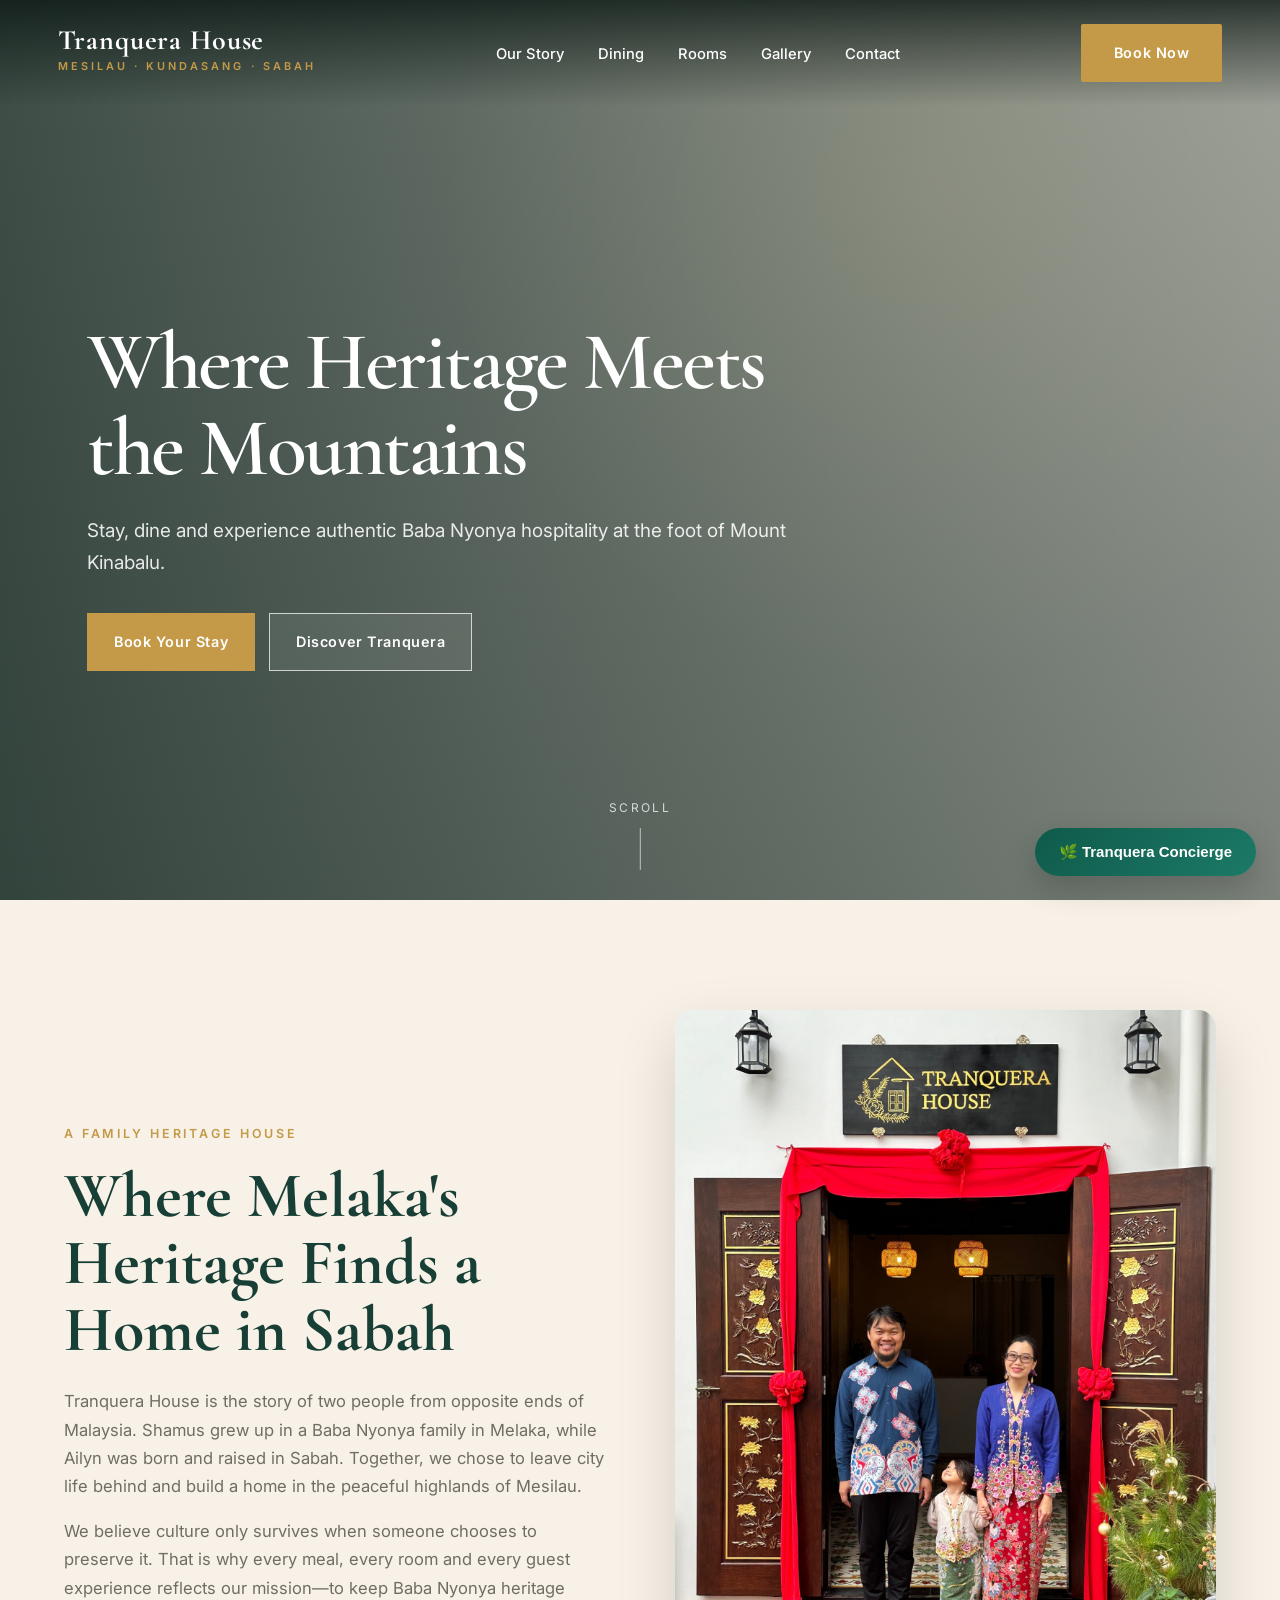
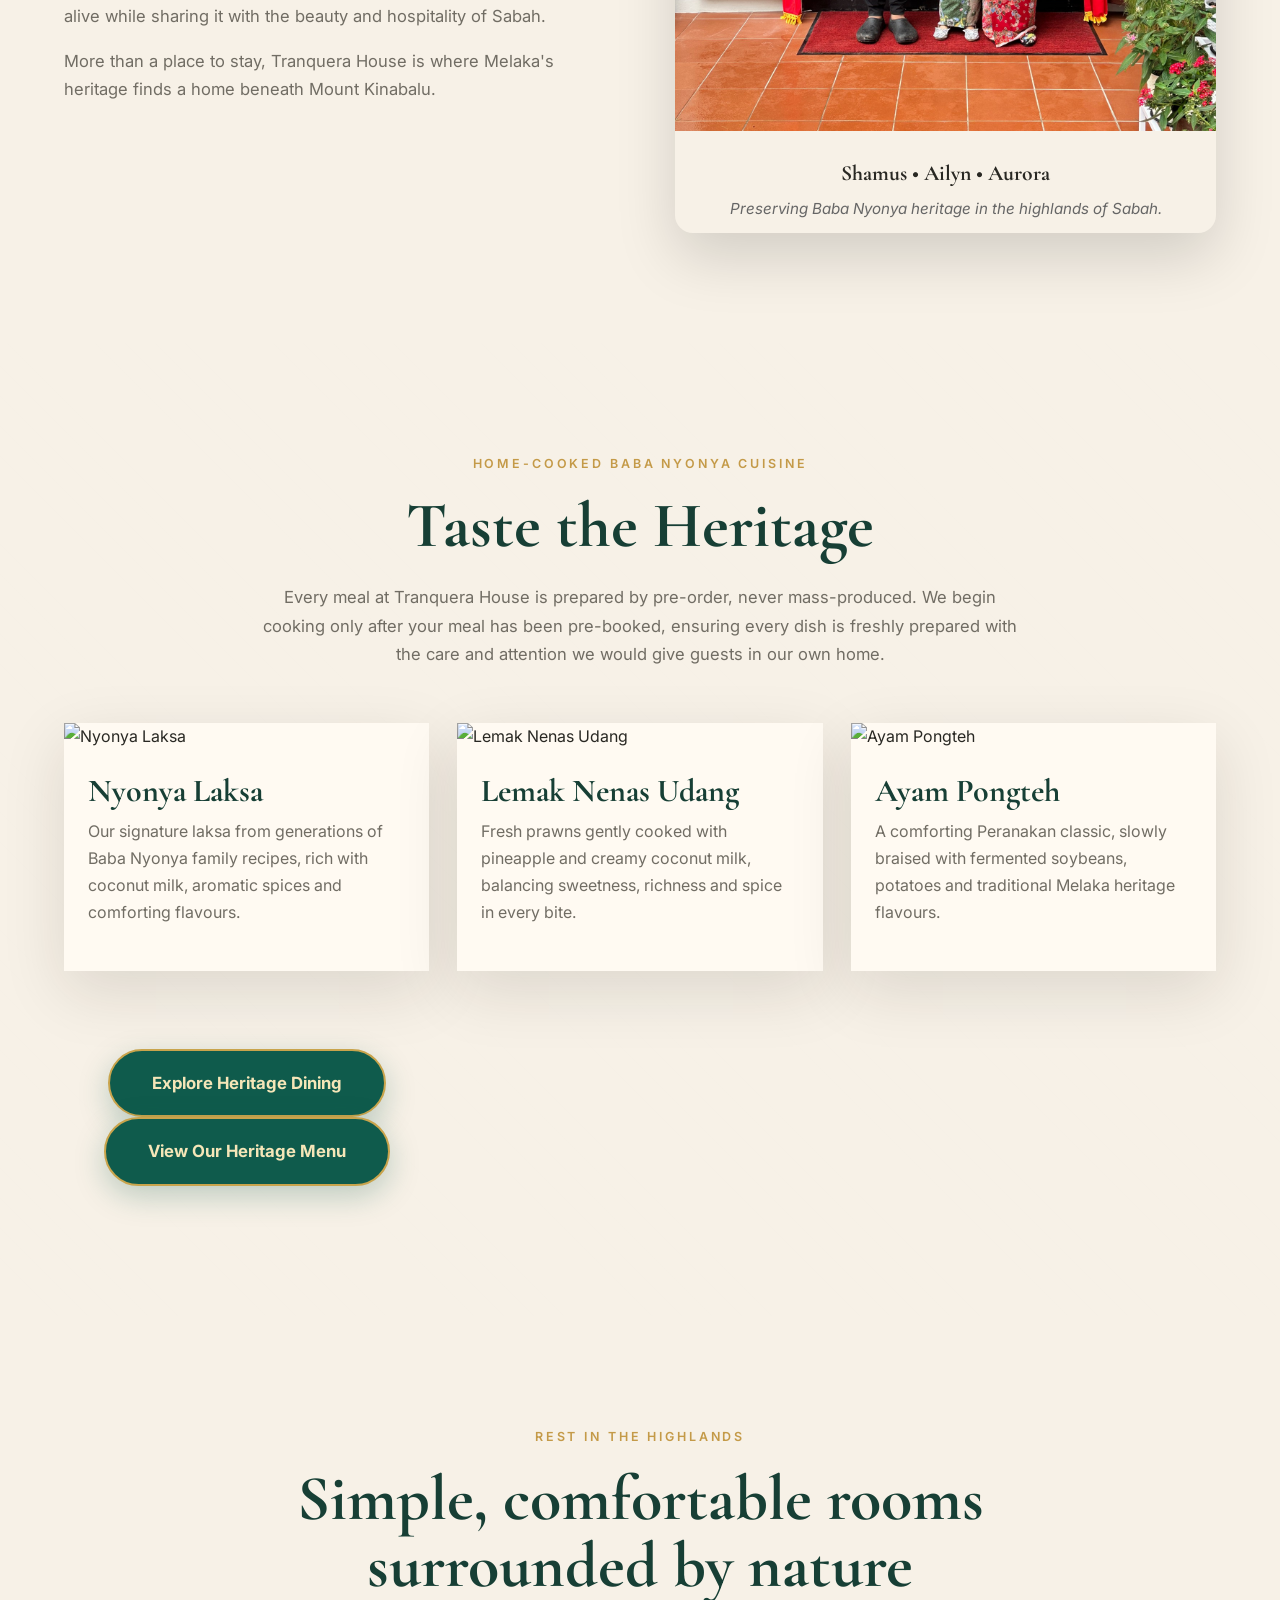
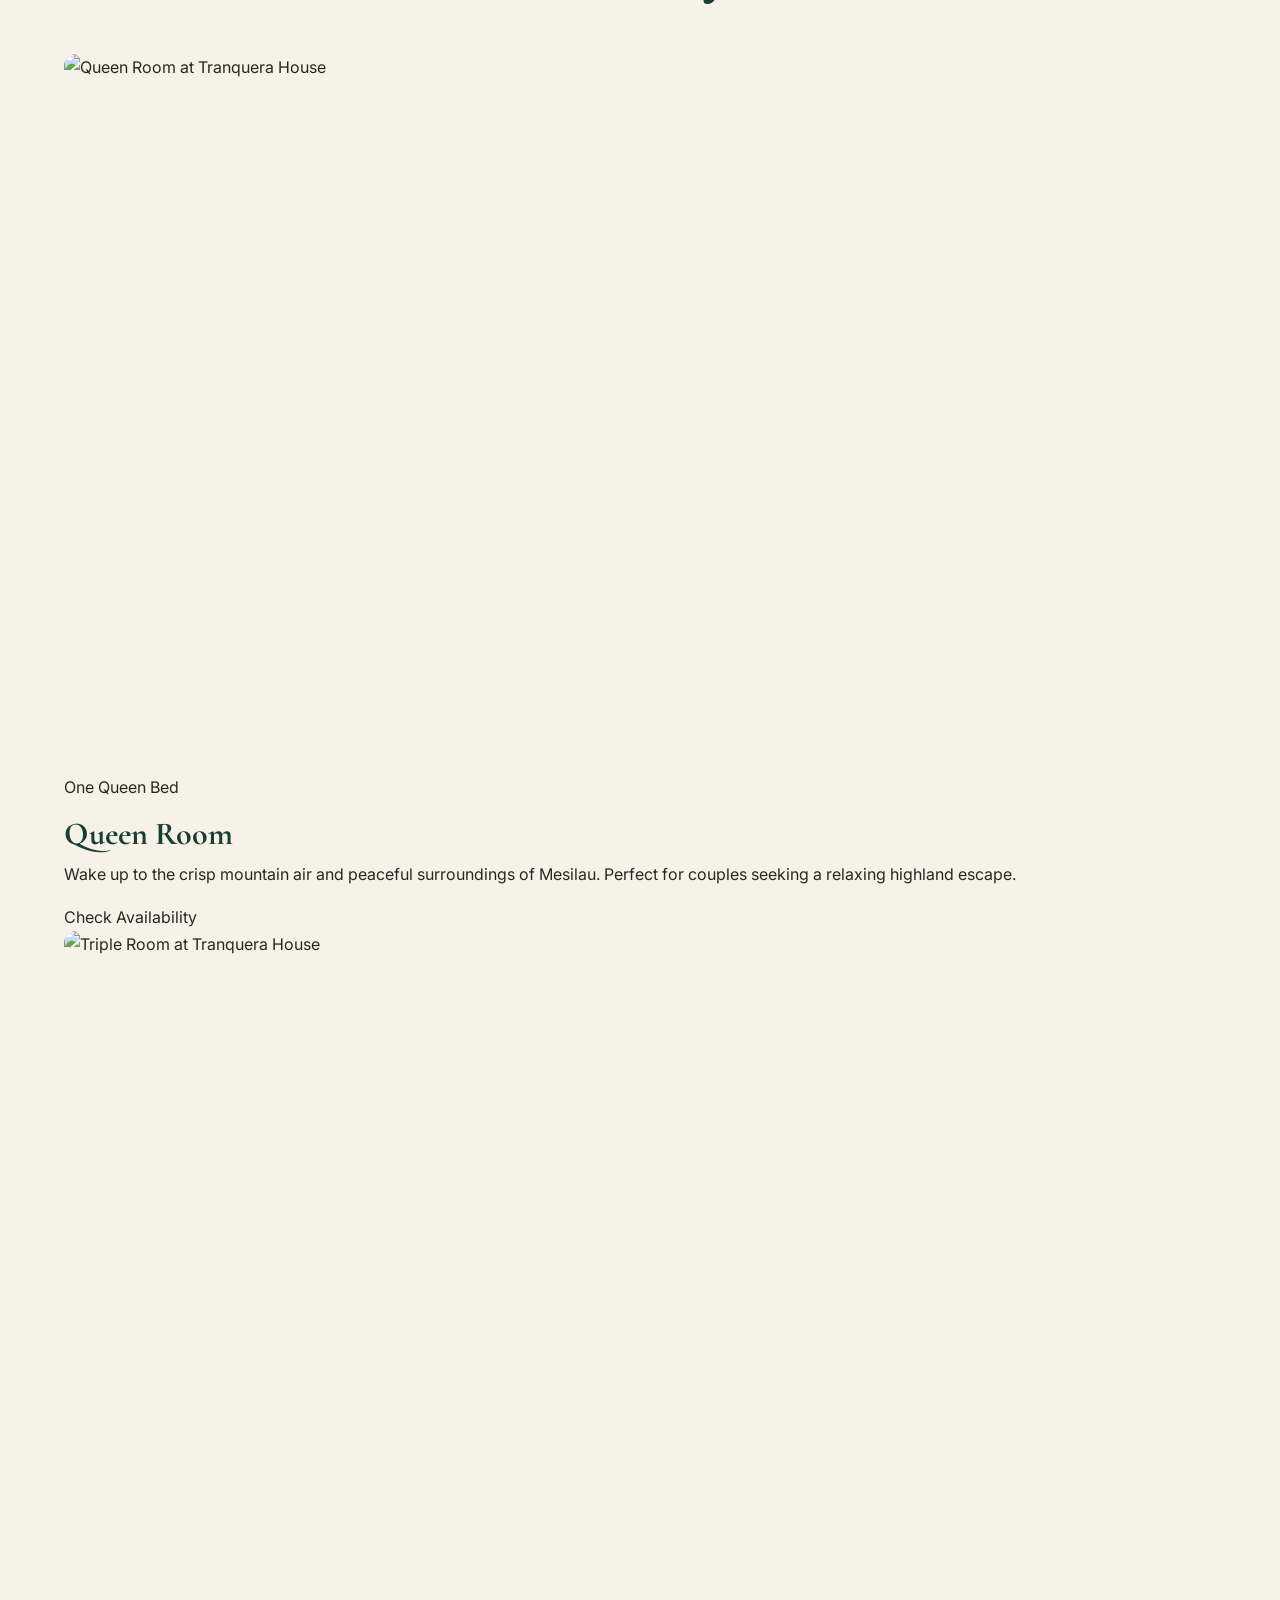
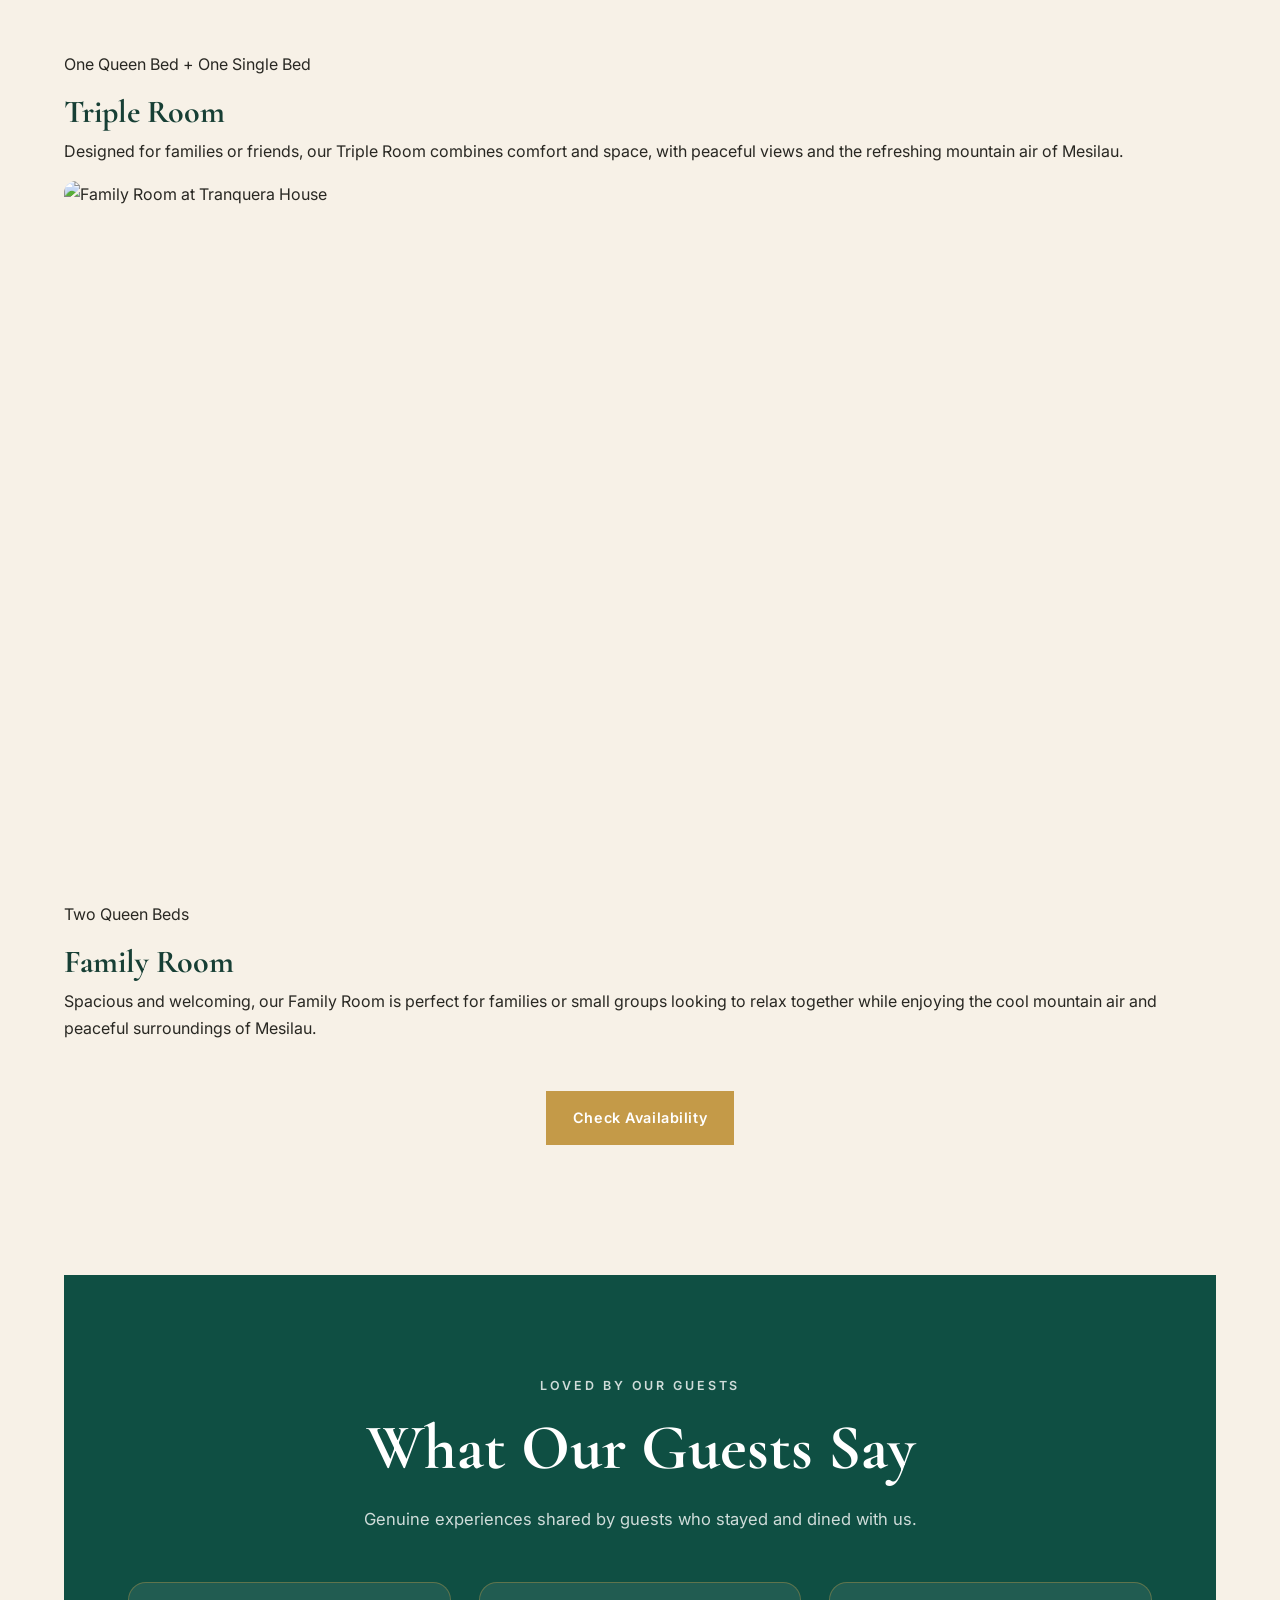
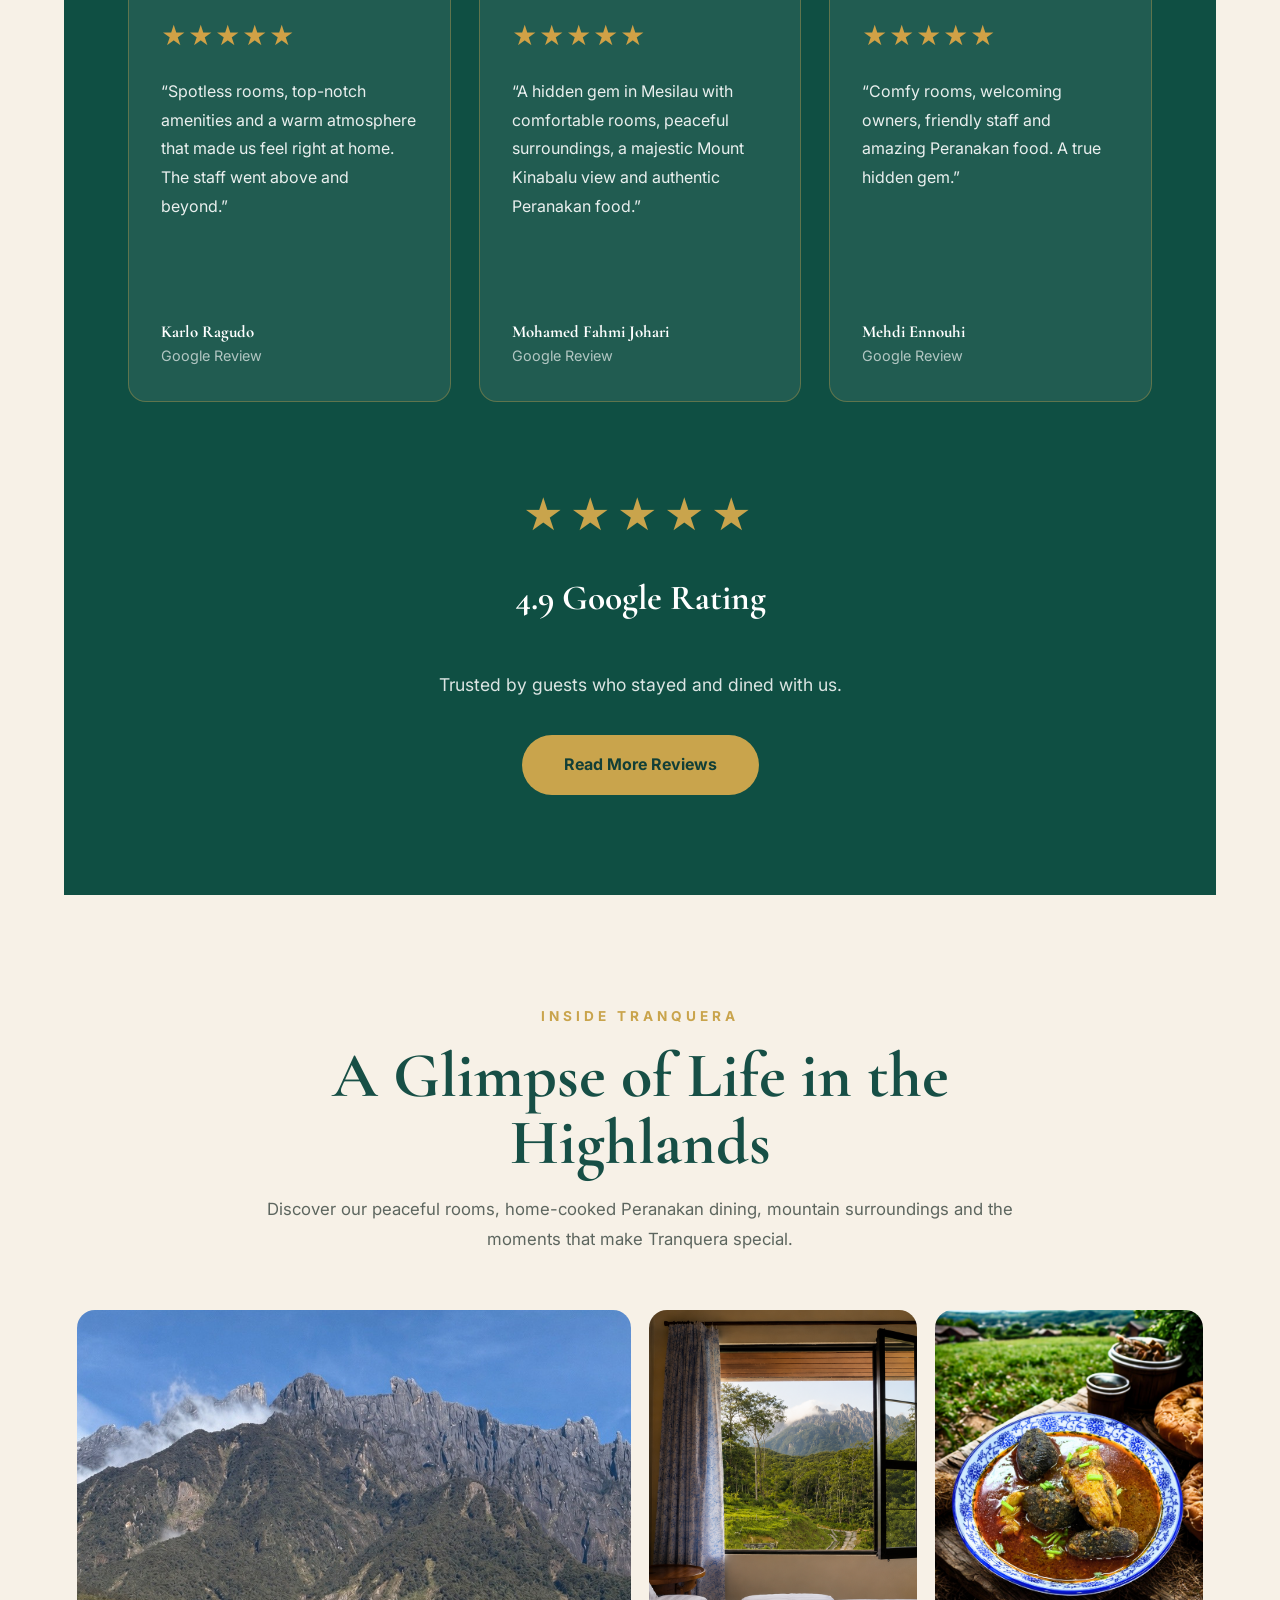
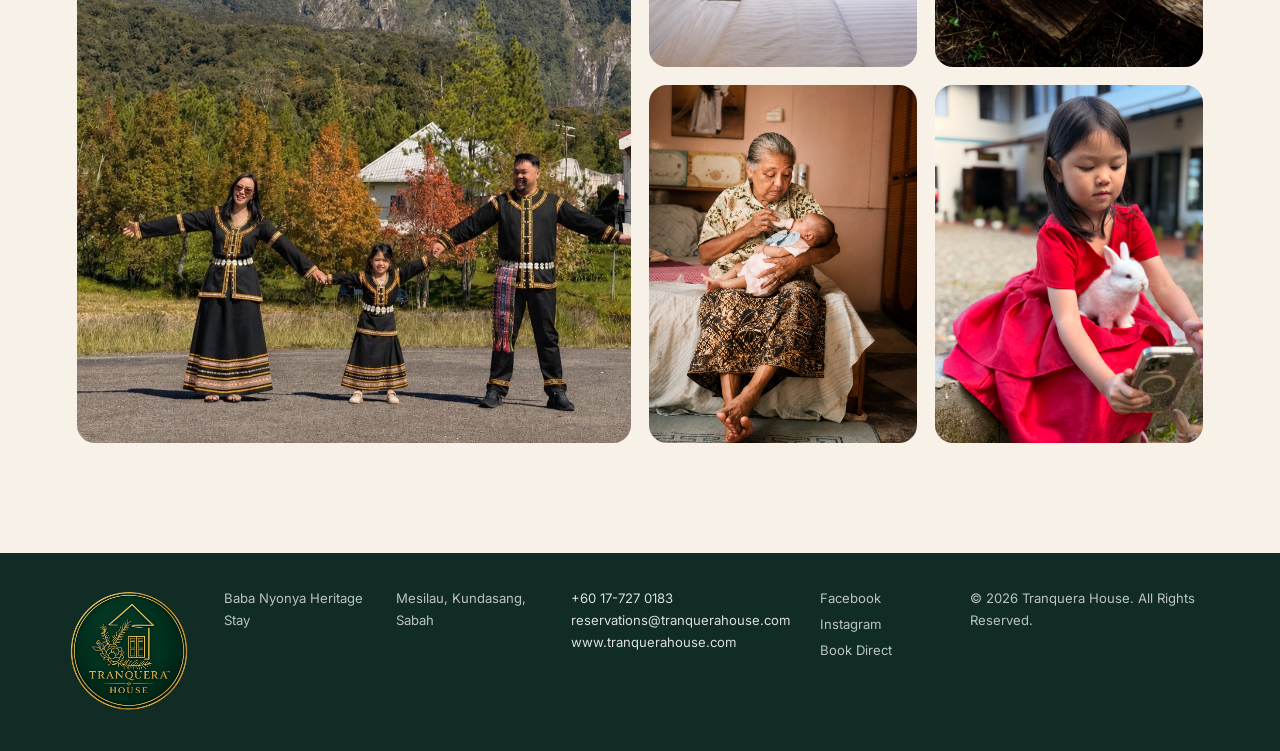
==== commit e6ad2e1b: "Connect dining page and update sitemap" ====
--- a/index.html
+++ b/index.html
@@ -4,6 +4,8 @@
   <meta charset="UTF-8">
   <meta name="viewport" content="width=device-width, initial-scale=1.0">
 
+  <meta name="google-site-verification" content="2RfONuFR4KZtr70ldCv0Uil28Ks394bXADh5RCbhla4" />
+
   <title>Tranquera House | Baba Nyonya Heritage Stay in Kundasang</title>
 
   <link rel="icon" type="image/png" href="images/favicon.png">
@@ -67,7 +69,7 @@
 
 <meta
   property="og:image"
-  content="https://tranquerahouse.com/images/tranquera-social-preview.jpg"
+  content="https://tranquerahouse.com/images/tranquera-preview-v2.jpg"
 >
 
 <meta
@@ -93,7 +95,7 @@
 
 <meta
   name="twitter:image"
-  content="https://tranquerahouse.com/images/tranquera-social-preview.jpg"
+  content=https://tranquerahouse.com/images/tranquera-preview-v2.jpg
 >
 
 <!-- Tranquera House Structured Data -->
@@ -257,7 +259,7 @@
 
     <nav class="desktop-nav" aria-label="Main navigation">
       <a href="#story">Our Story</a>
-      <a href="#dining">Dining</a>
+      <a href="dining.html">Dining</a>
       <a href="#rooms">Rooms</a>
       <a href="#gallery">Gallery</a>
       <a href="#contact">Contact</a>
@@ -400,6 +402,13 @@
     </article>
 
 <div class="menu-button-wrap">
+    <a
+        class="menu-button"
+        href="dining.html"
+    >
+        Explore Heritage Dining
+    </a>
+
     <a
         class="menu-button"
         href="https://canva.link/yemt1vop1u9ubsh"
@@ -854,4 +863,4 @@
 
 <script src="script.js"></script>
 </body>
-</html>+</html>
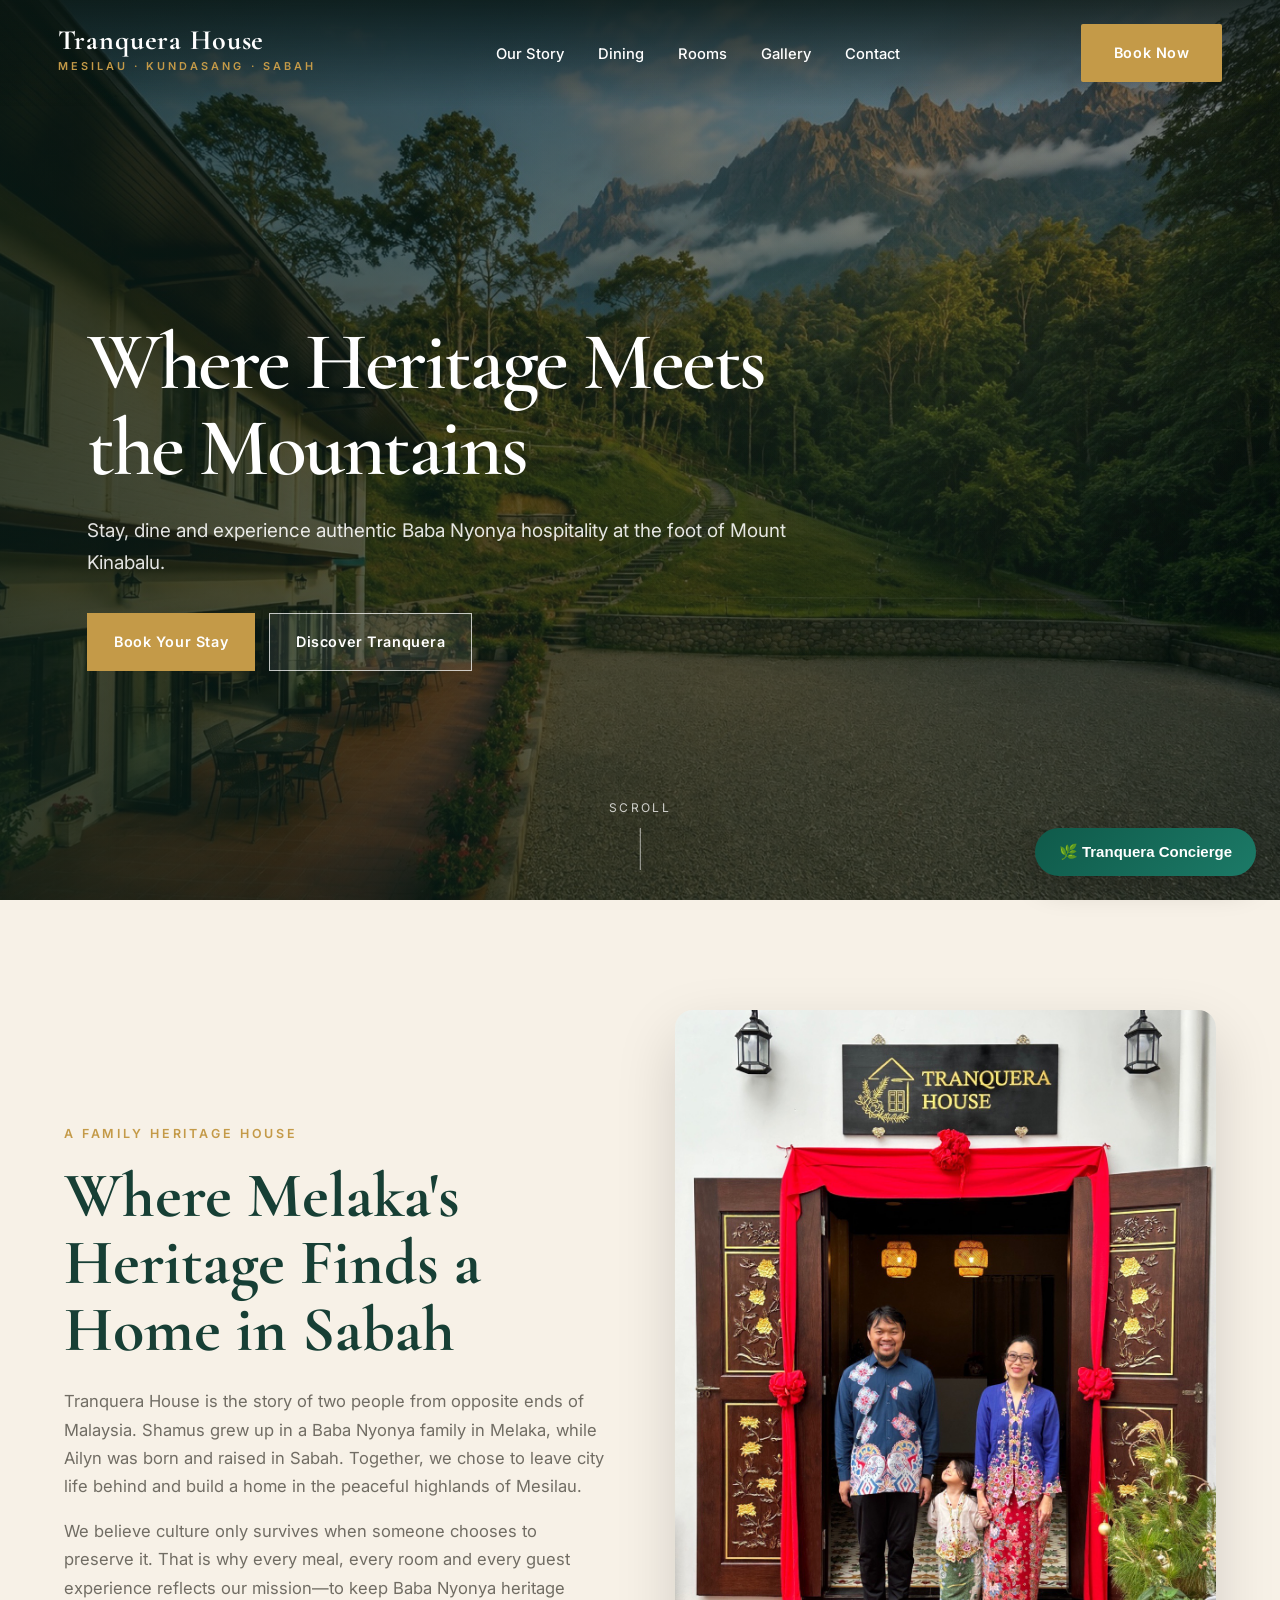
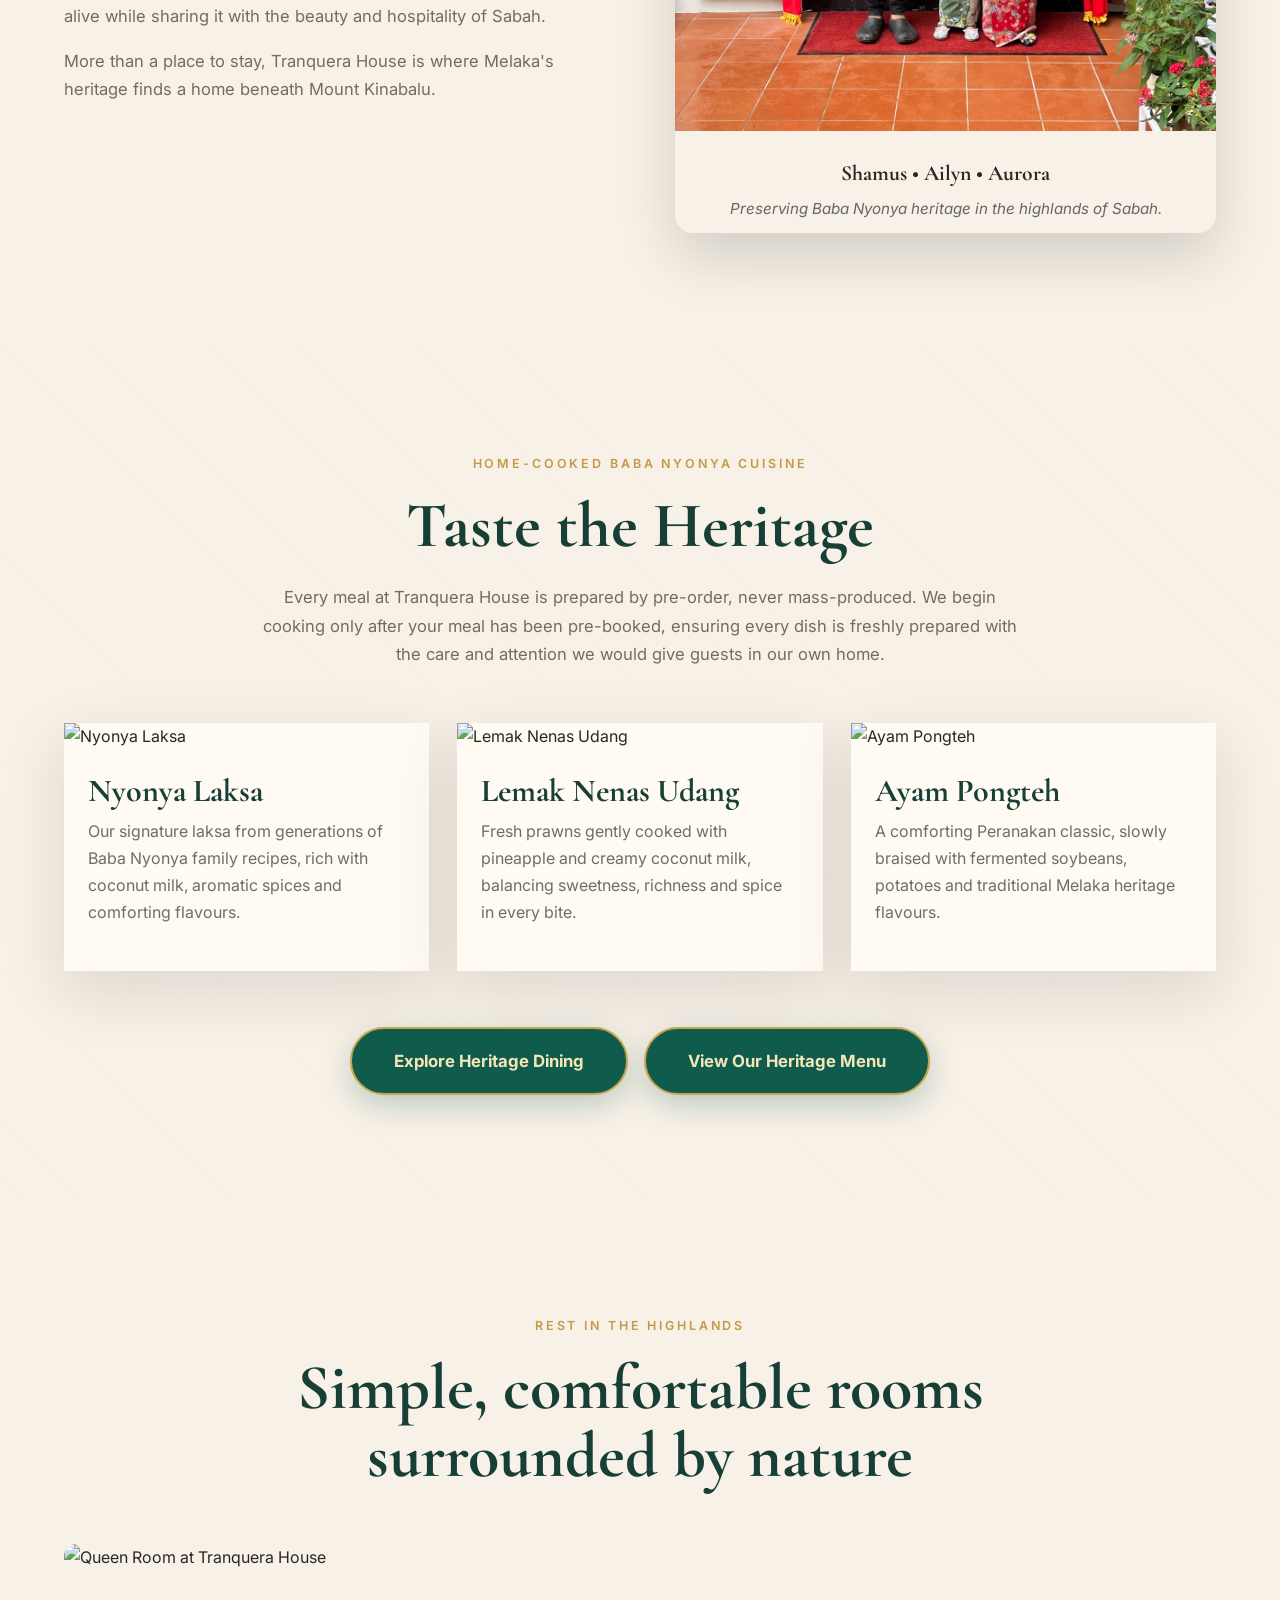
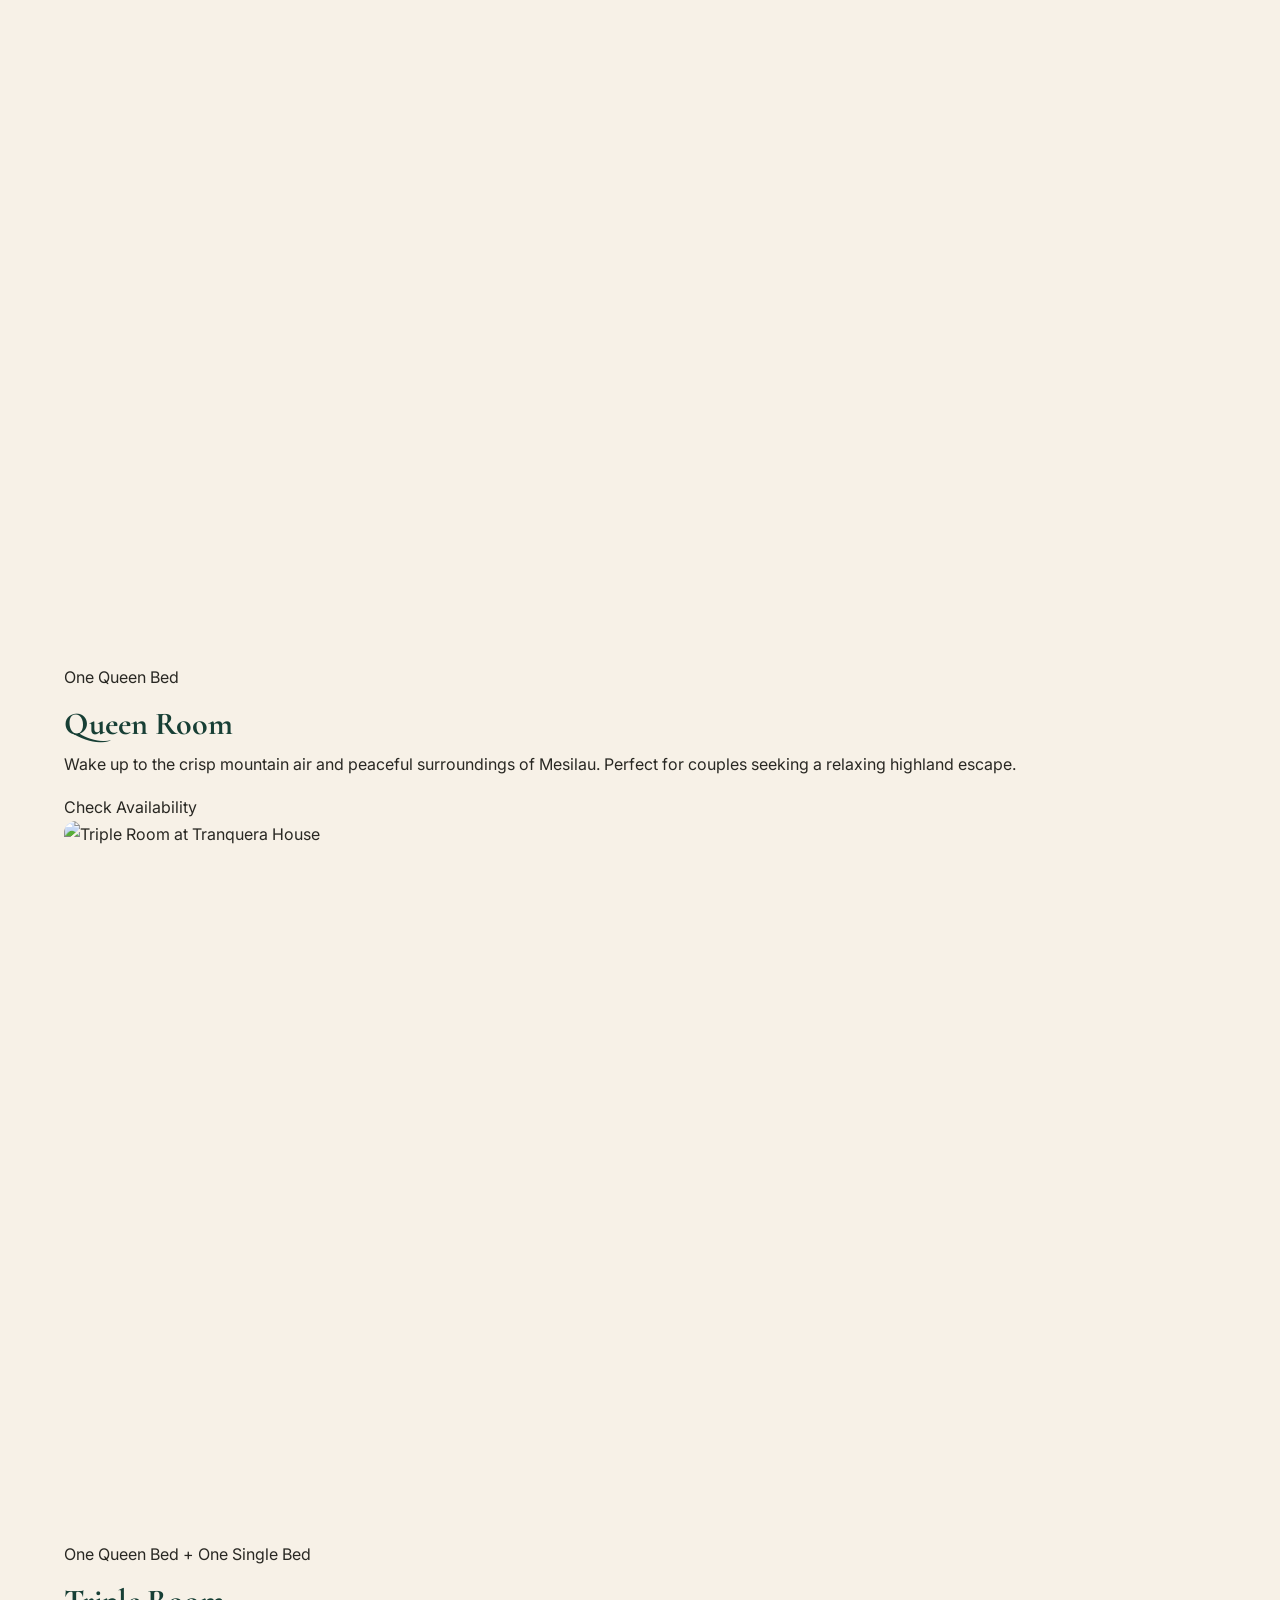
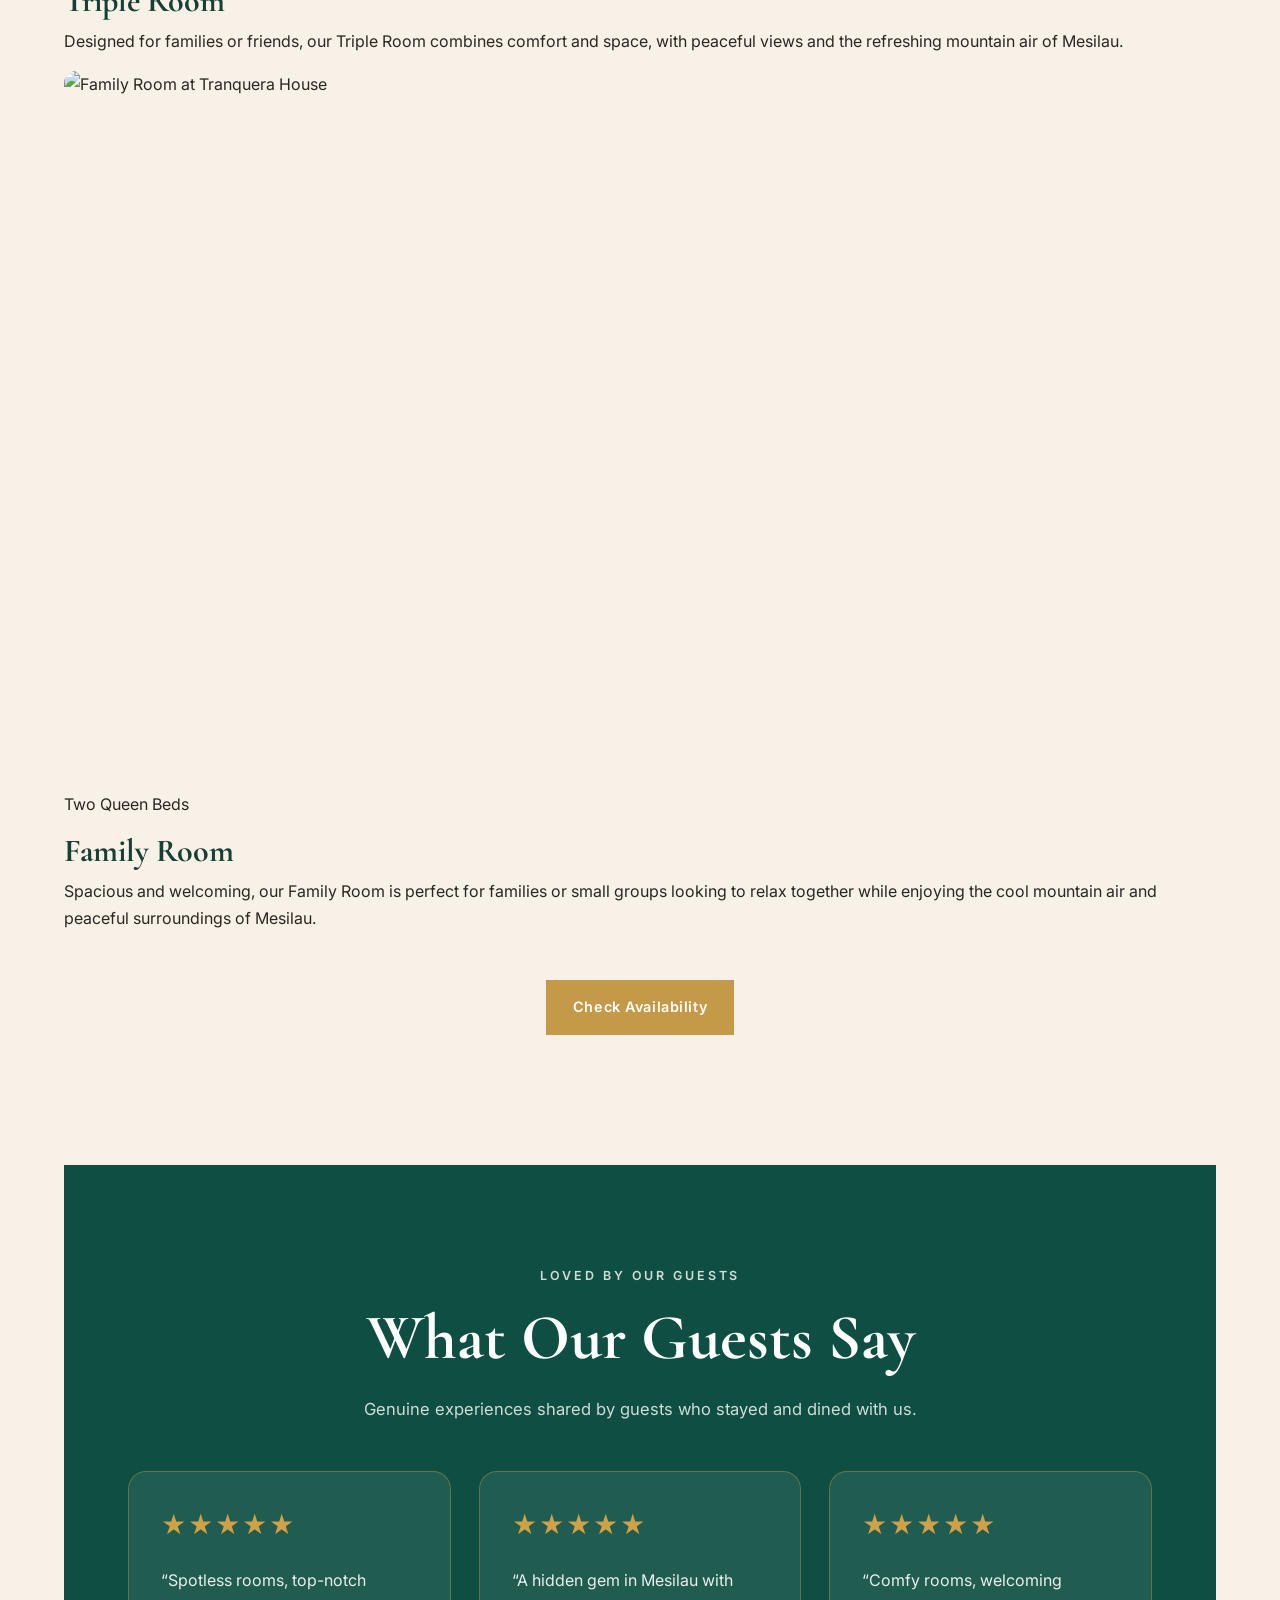
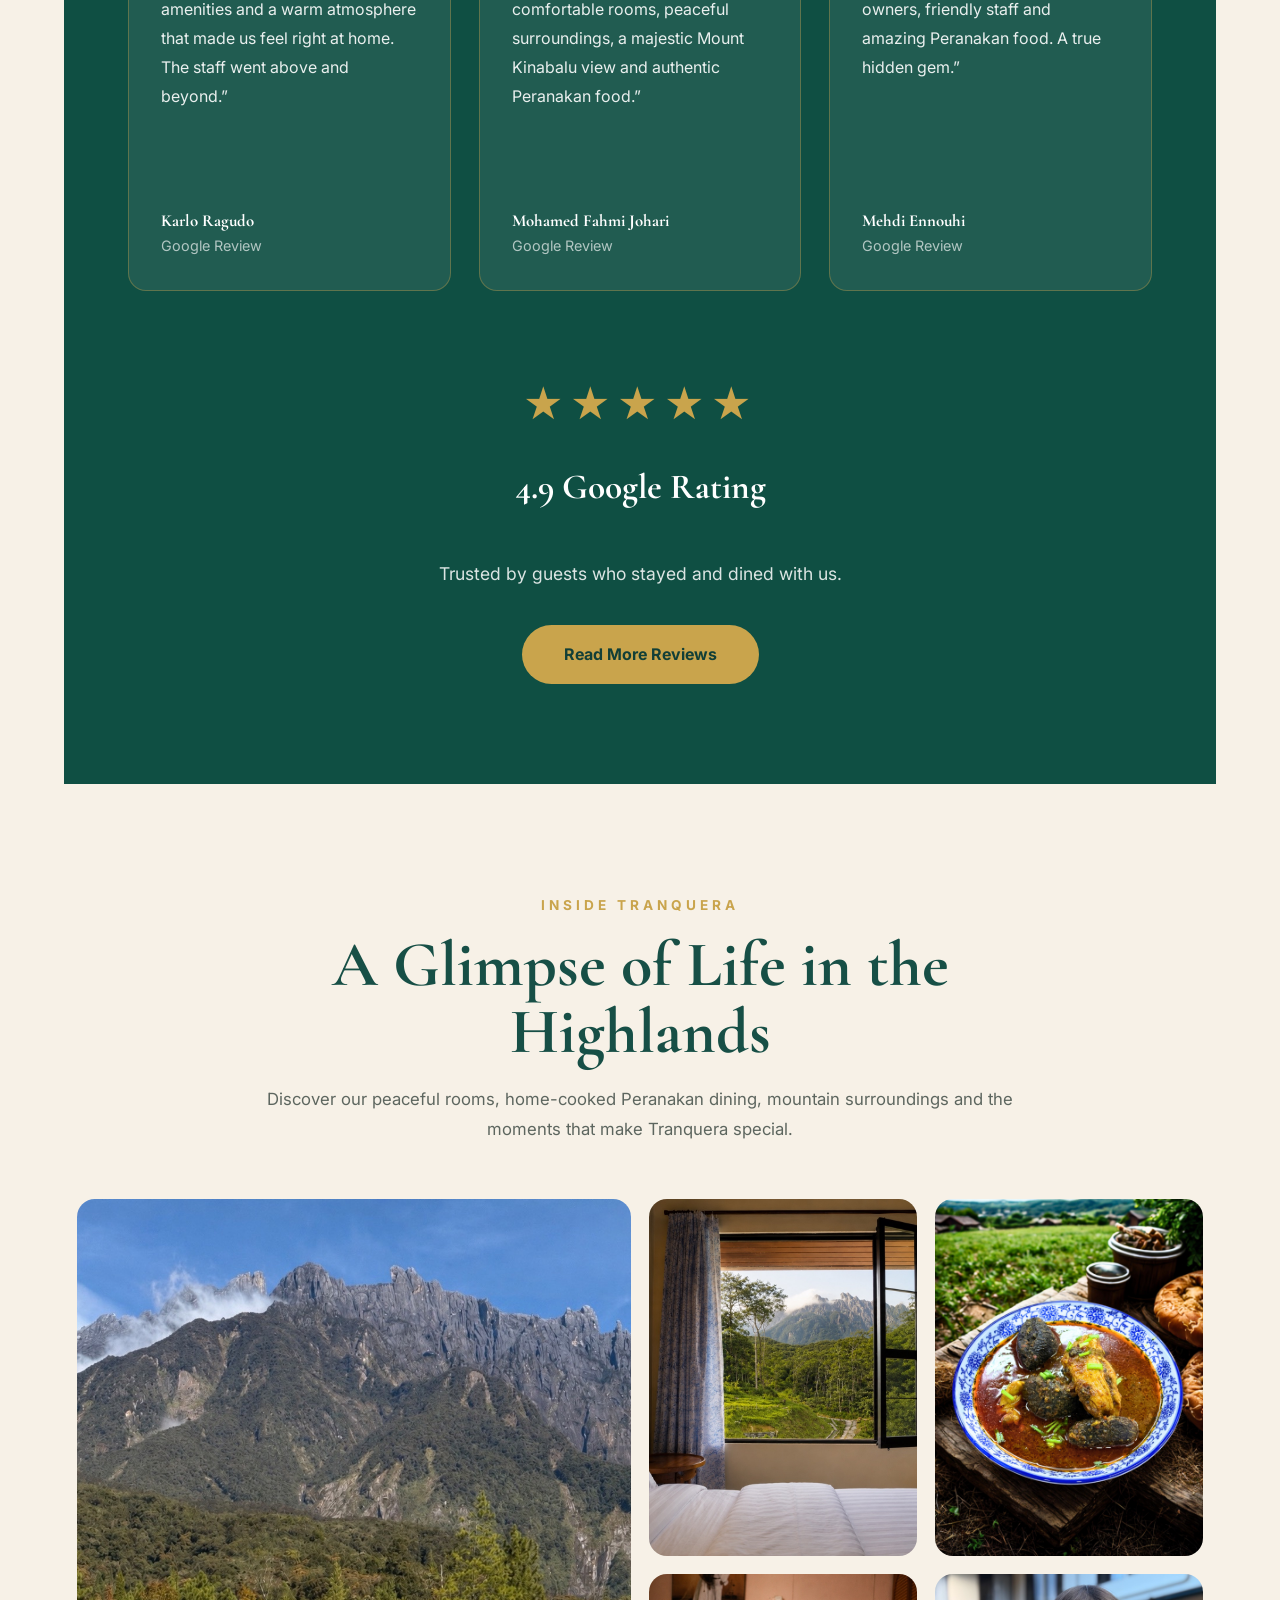
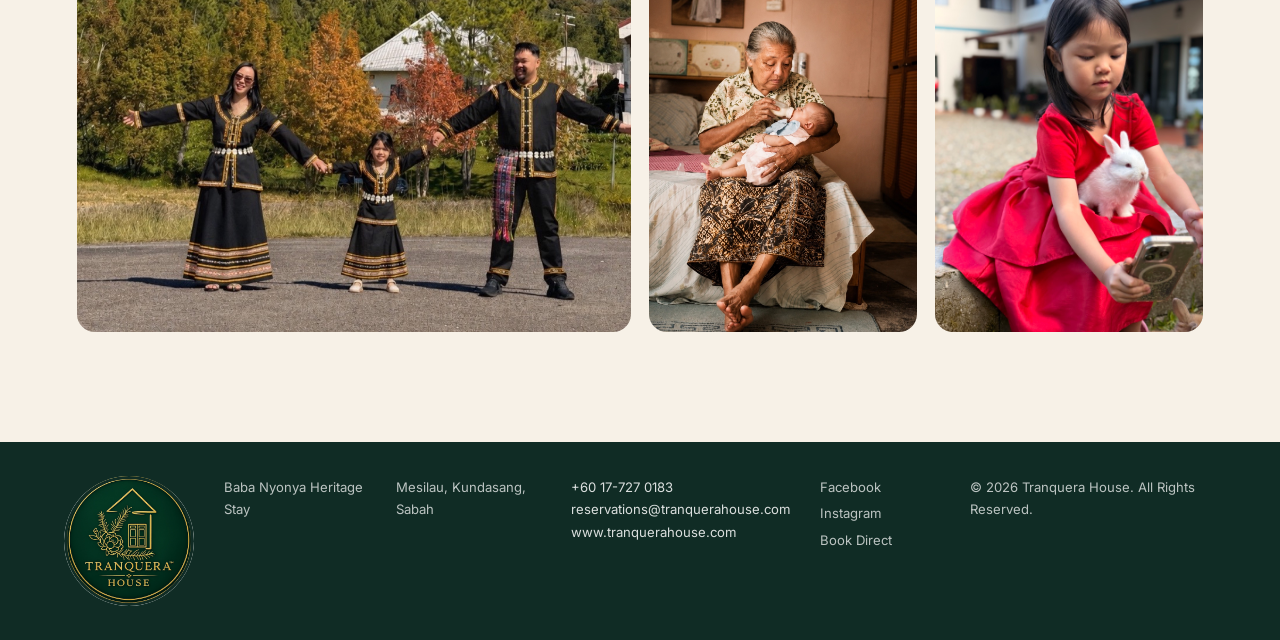
==== commit f840bab3: "Remove final white edge from footer logo" ====
--- a/index.html
+++ b/index.html
@@ -1,6 +1,17 @@
 <!DOCTYPE html>
 <html lang="en">
 <head>
+
+<!-- Google Analytics -->
+<script async src="https://www.googletagmanager.com/gtag/js?id=G-69WZQ67B76"></script>
+<script>
+  window.dataLayer = window.dataLayer || [];
+  function gtag(){dataLayer.push(arguments);}
+  gtag('js', new Date());
+  gtag('config', 'G-69WZQ67B76');
+</script>
+
+  
   <meta charset="UTF-8">
   <meta name="viewport" content="width=device-width, initial-scale=1.0">
 
@@ -17,7 +28,7 @@
     content="Experience authentic Baba Nyonya hospitality, comfortable rooms and home-cooked Peranakan cuisine in Mesilau, Kundasang."
   >
 
-  <link rel="stylesheet" href="style.css?v=2">
+  <link rel="stylesheet" href="style.css?v=3">
   <!-- Primary SEO -->
 <link rel="canonical" href="https://tranquerahouse.com/">
 
--- a/style.css
+++ b/style.css
@@ -706,8 +706,13 @@
 /* Heritage Menu Button */
 
 .menu-button-wrap {
+    grid-column: 1 / -1;
+    display: flex;
+    justify-content: center;
+    flex-wrap: wrap;
+    gap: 16px;
+    margin: 28px 0 0;
     text-align: center;
-    margin: 50px 0 20px;
 }
 
 .menu-button {
@@ -729,6 +734,18 @@
     transform: translateY(-3px);
 }
 
+@media (max-width: 600px) {
+    .menu-button-wrap {
+        gap: 14px;
+        margin-top: 16px;
+    }
+
+    .menu-button {
+        width: min(100%, 360px);
+        padding: 16px 22px;
+    }
+}
+
 .room-card img {
     width: 100%;
     aspect-ratio: 16 / 10;
@@ -973,11 +990,33 @@
     transform: translateY(-4px);
     box-shadow: 0 16px 36px rgba(0,0,0,.25);
 }
+.footer-logo {
+    position: relative;
+    width: 130px;
+    height: 130px;
+    flex: 0 0 130px;
+    overflow: hidden;
+    border-radius: 50%;
+    background: #102c25;
+}
+
+.footer-logo::after {
+    position: absolute;
+    inset: 0;
+    border: 3px solid #102c25;
+    border-radius: 50%;
+    content: "";
+    pointer-events: none;
+}
+
 .footer-logo img {
-    width: 130px;
-    height: auto;
+    width: 142px;
+    max-width: none;
+    height: 142px;
     display: block;
+    object-fit: cover;
     opacity: 0.95;
+    transform: translate(-6px, -6px);
 }
 .chat-menu {
     position: absolute;
@@ -1278,4 +1317,4 @@
 
 .footer-contact a:hover {
     color: #C9A44C;
-}+}
